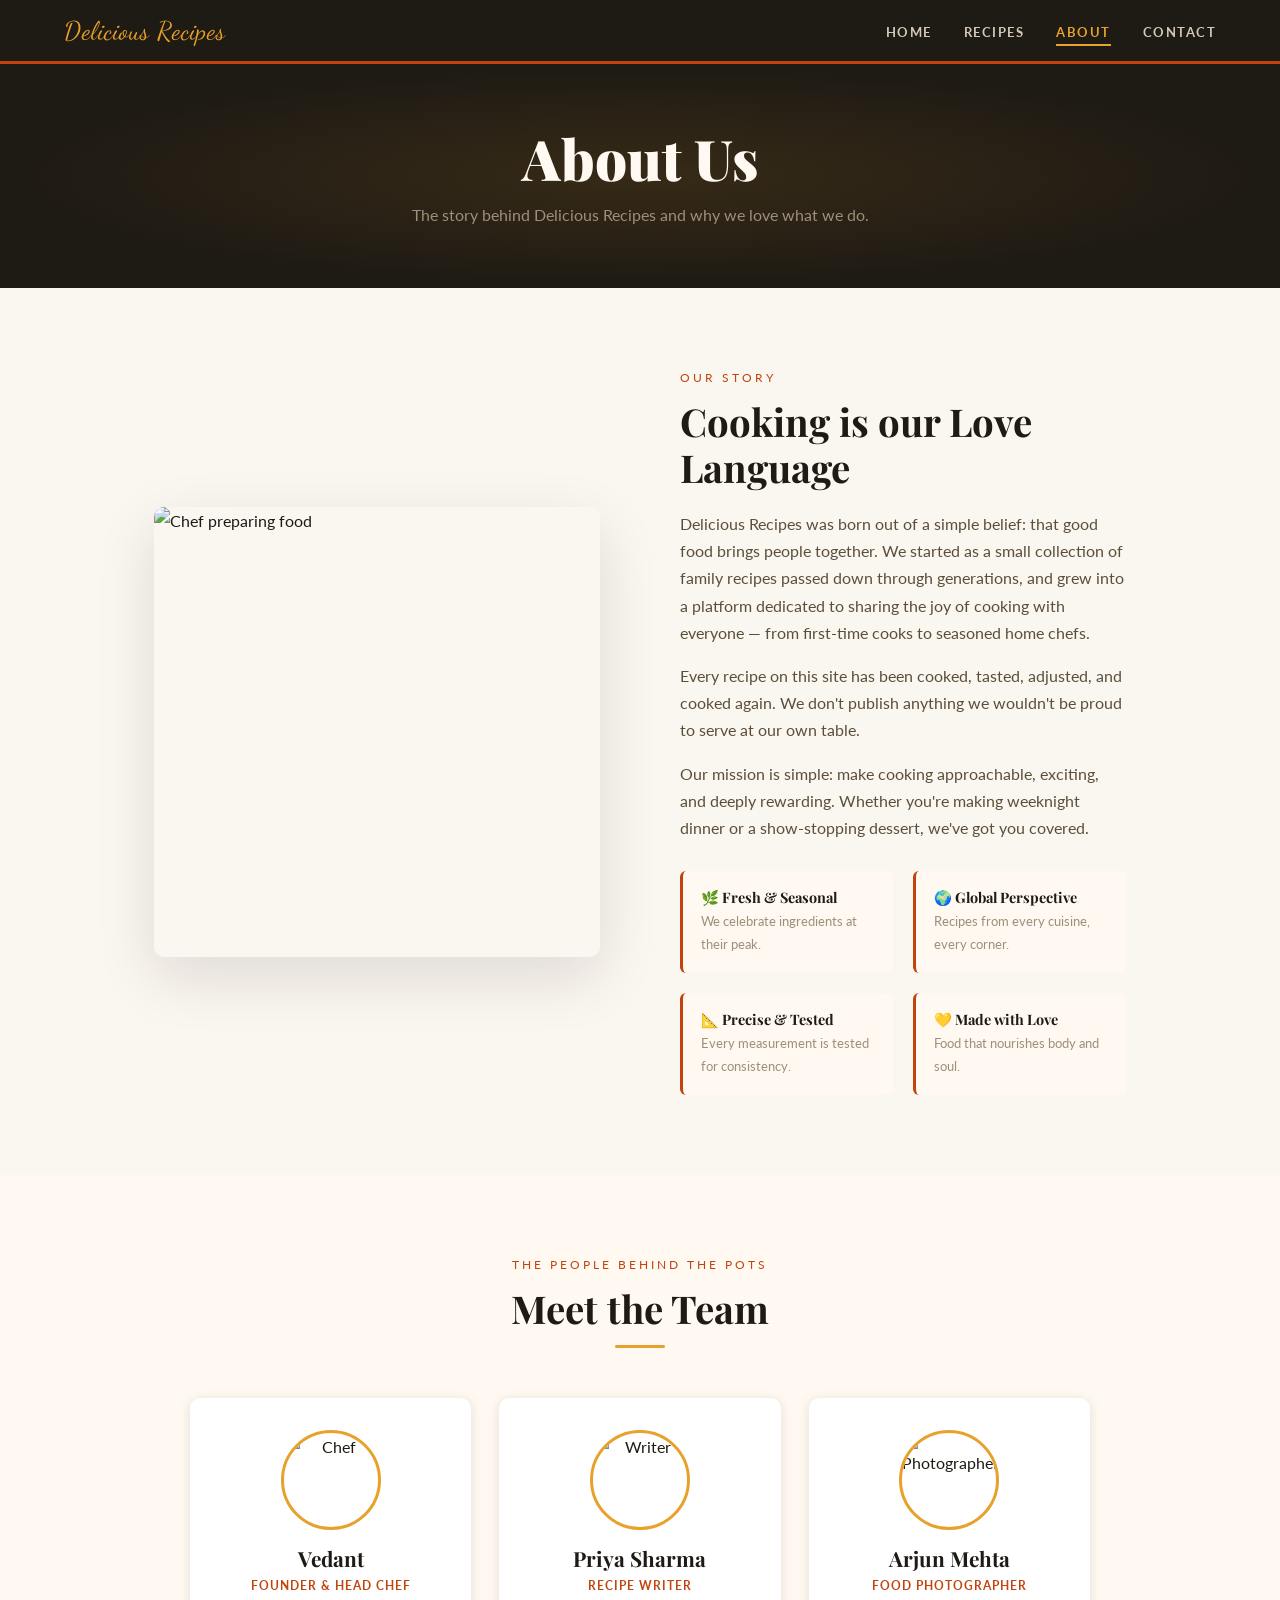
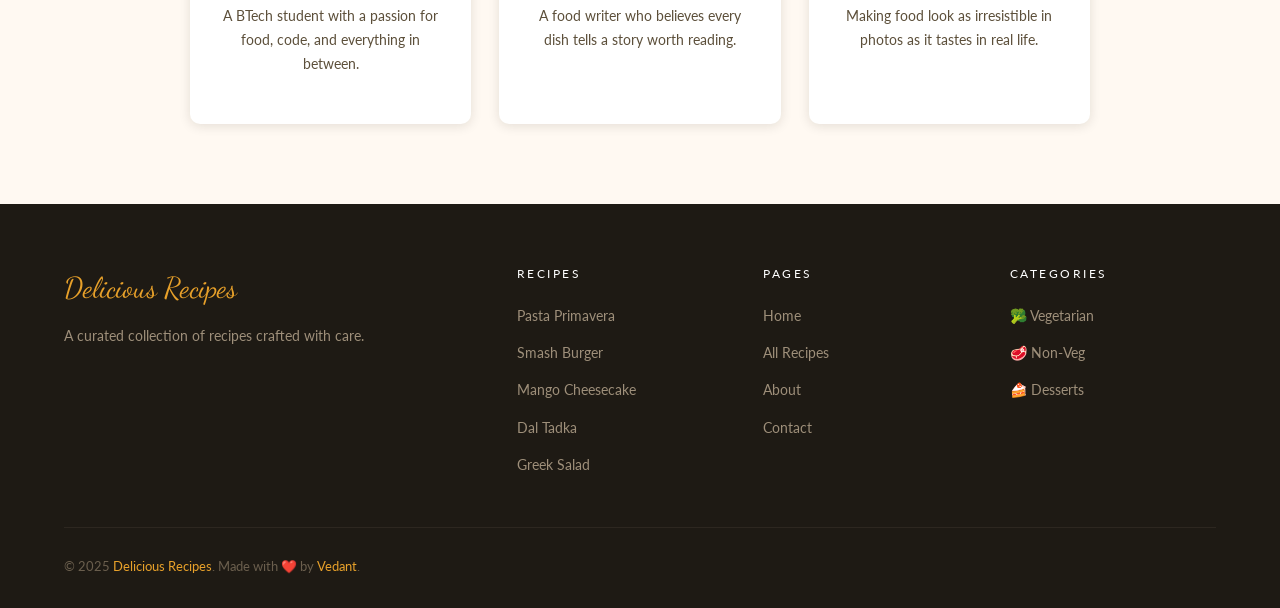
==== about.html @ f7cfa394 "Initial commit - Delicious Recipes website" ====
<!DOCTYPE html>
<html lang="en">
<head>
  <meta charset="UTF-8" />
  <meta name="viewport" content="width=device-width, initial-scale=1.0" />
  <title>About — Delicious Recipes</title>
  <link rel="stylesheet" href="css/styles.css" />
</head>
<body>

  <nav class="navbar">
    <div class="navbar__logo">Delicious Recipes</div>
    <div class="navbar__hamburger" id="hamburger"><span></span><span></span><span></span></div>
    <ul class="navbar__links" id="nav-links">
      <li><a href="index.html">Home</a></li>
      <li><a href="recipes.html">Recipes</a></li>
      <li><a href="about.html" class="active">About</a></li>
      <li><a href="contact.html">Contact</a></li>
    </ul>
  </nav>

  <div class="page-banner">
    <h1>About Us</h1>
    <p>The story behind Delicious Recipes and why we love what we do.</p>
  </div>

  <div class="about-grid">
    <div class="about-image">
      <img src="https://images.unsplash.com/photo-1556909114-f6e7ad7d3136?w=720&q=80" alt="Chef preparing food" />
    </div>
    <div class="about-text">
      <span class="section__eyebrow">Our Story</span>
      <h2>Cooking is our Love Language</h2>
      <p>Delicious Recipes was born out of a simple belief: that good food brings people together. We started as a small collection of family recipes passed down through generations, and grew into a platform dedicated to sharing the joy of cooking with everyone — from first-time cooks to seasoned home chefs.</p>
      <p>Every recipe on this site has been cooked, tasted, adjusted, and cooked again. We don't publish anything we wouldn't be proud to serve at our own table.</p>
      <p>Our mission is simple: make cooking approachable, exciting, and deeply rewarding. Whether you're making weeknight dinner or a show-stopping dessert, we've got you covered.</p>

      <div class="about-values">
        <div class="value-item">
          <h4>🌿 Fresh &amp; Seasonal</h4>
          <p>We celebrate ingredients at their peak.</p>
        </div>
        <div class="value-item">
          <h4>🌍 Global Perspective</h4>
          <p>Recipes from every cuisine, every corner.</p>
        </div>
        <div class="value-item">
          <h4>📐 Precise &amp; Tested</h4>
          <p>Every measurement is tested for consistency.</p>
        </div>
        <div class="value-item">
          <h4>💛 Made with Love</h4>
          <p>Food that nourishes body and soul.</p>
        </div>
      </div>
    </div>
  </div>

  <!-- Team Section -->
  <section class="section section--alt">
    <div class="section__header">
      <span class="section__eyebrow">The People Behind the Pots</span>
      <h2 class="section__title">Meet the Team</h2>
      <div class="section__divider"></div>
    </div>

    <div class="cards-grid" style="max-width: 900px; margin: 0 auto;">
      <div class="card" style="align-items: center; padding: 32px; text-align: center;">
        <img src="https://images.unsplash.com/photo-1583394293214-0b3b5c8fc7e6?w=200&q=80"
             alt="Chef"
             style="width:100px; height:100px; border-radius:50%; object-fit:cover; margin-bottom:16px; border: 3px solid var(--saffron);" />
        <h3 style="margin-bottom:4px;">Vedant</h3>
        <p style="font-size:0.78rem; color: var(--terracotta); font-weight:700; letter-spacing:1px; text-transform:uppercase; margin-bottom:8px;">Founder &amp; Head Chef</p>
        <p style="font-size:0.88rem;">A BTech student with a passion for food, code, and everything in between.</p>
      </div>

      <div class="card" style="align-items: center; padding: 32px; text-align: center;">
        <img src="https://images.unsplash.com/photo-1607631568010-a87245c0daf8?w=200&q=80"
             alt="Writer"
             style="width:100px; height:100px; border-radius:50%; object-fit:cover; margin-bottom:16px; border: 3px solid var(--saffron);" />
        <h3 style="margin-bottom:4px;">Priya Sharma</h3>
        <p style="font-size:0.78rem; color: var(--terracotta); font-weight:700; letter-spacing:1px; text-transform:uppercase; margin-bottom:8px;">Recipe Writer</p>
        <p style="font-size:0.88rem;">A food writer who believes every dish tells a story worth reading.</p>
      </div>

      <div class="card" style="align-items: center; padding: 32px; text-align: center;">
        <img src="https://images.unsplash.com/photo-1578774204375-826dc5d996ed?w=200&q=80"
             alt="Photographer"
             style="width:100px; height:100px; border-radius:50%; object-fit:cover; margin-bottom:16px; border: 3px solid var(--saffron);" />
        <h3 style="margin-bottom:4px;">Arjun Mehta</h3>
        <p style="font-size:0.78rem; color: var(--terracotta); font-weight:700; letter-spacing:1px; text-transform:uppercase; margin-bottom:8px;">Food Photographer</p>
        <p style="font-size:0.88rem;">Making food look as irresistible in photos as it tastes in real life.</p>
      </div>
    </div>
  </section>

  <footer class="footer">
    <div class="footer__grid">
      <div><div class="footer__brand-logo">Delicious Recipes</div><p class="footer__brand-desc">A curated collection of recipes crafted with care.</p></div>
      <div><p class="footer__col-title">Recipes</p><ul class="footer__links"><li><a href="recipe-pasta.html">Pasta Primavera</a></li><li><a href="recipe-burger.html">Smash Burger</a></li><li><a href="recipe-cheesecake.html">Mango Cheesecake</a></li><li><a href="recipe-dal.html">Dal Tadka</a></li><li><a href="recipe-salad.html">Greek Salad</a></li></ul></div>
      <div><p class="footer__col-title">Pages</p><ul class="footer__links"><li><a href="index.html">Home</a></li><li><a href="recipes.html">All Recipes</a></li><li><a href="about.html">About</a></li><li><a href="contact.html">Contact</a></li></ul></div>
      <div><p class="footer__col-title">Categories</p><ul class="footer__links"><li><a href="recipes.html">🥦 Vegetarian</a></li><li><a href="recipes.html">🥩 Non-Veg</a></li><li><a href="recipes.html">🍰 Desserts</a></li></ul></div>
    </div>
    <div class="footer__bottom">
      <p class="footer__copy">© 2025 <span>Delicious Recipes</span>. Made with ❤️ by <span>Vedant</span>.</p>
    </div>
  </footer>

  <script>
    document.getElementById('hamburger').addEventListener('click', () =>
      document.getElementById('nav-links').classList.toggle('open'));
  </script>
</body>
</html>
---- css/styles.css ----
/* ============================================
   DELICIOUS RECIPES — Global Styles
   Aesthetic: Warm editorial / cookbook magazine
   ============================================ */

@import url('https://fonts.googleapis.com/css2?family=Playfair+Display:ital,wght@0,400;0,700;0,900;1,400;1,700&family=Lato:wght@300;400;700&family=Dancing+Script:wght@600&display=swap');

/* ── CSS Variables ── */
:root {
  --cream:       #faf6f0;
  --warm-white:  #fff9f2;
  --terracotta:  #c1440e;
  --rust:        #9e3510;
  --saffron:     #e8a12a;
  --olive:       #5a6e3a;
  --dark:        #1e1a14;
  --mid:         #5c4f3a;
  --light-mid:   #9e8f7a;
  --border:      #e2d9cc;
  --shadow:      rgba(30,26,20,0.12);
  --font-display: 'Playfair Display', Georgia, serif;
  --font-body:    'Lato', sans-serif;
  --font-script:  'Dancing Script', cursive;
  --radius:       6px;
  --transition:   0.25s ease;
}

/* ── Reset & Base ── */
*, *::before, *::after { box-sizing: border-box; margin: 0; padding: 0; }

html { scroll-behavior: smooth; }

body {
  font-family: var(--font-body);
  background-color: var(--cream);
  color: var(--dark);
  line-height: 1.7;
  font-size: 16px;
}

img { max-width: 100%; display: block; }
a  { color: inherit; text-decoration: none; }
ul { list-style: none; }

/* ── Typography ── */
h1, h2, h3, h4 { font-family: var(--font-display); line-height: 1.2; }
h1 { font-size: clamp(2rem, 5vw, 3.5rem); font-weight: 900; }
h2 { font-size: clamp(1.5rem, 3vw, 2.4rem); font-weight: 700; }
h3 { font-size: 1.3rem; font-weight: 700; }
p  { color: var(--mid); margin-bottom: 1rem; }

/* ── Navbar ── */
.navbar {
  position: sticky;
  top: 0;
  z-index: 100;
  background: var(--dark);
  border-bottom: 3px solid var(--terracotta);
  display: flex;
  align-items: center;
  justify-content: space-between;
  padding: 0 5%;
  height: 64px;
}

.navbar__logo {
  font-family: var(--font-script);
  font-size: 1.6rem;
  color: var(--saffron);
  letter-spacing: 0.5px;
}

.navbar__links {
  display: flex;
  gap: 2rem;
  align-items: center;
}

.navbar__links a {
  font-family: var(--font-body);
  font-weight: 700;
  font-size: 0.8rem;
  letter-spacing: 1.5px;
  text-transform: uppercase;
  color: #d4c9b8;
  padding: 4px 0;
  border-bottom: 2px solid transparent;
  transition: color var(--transition), border-color var(--transition);
}

.navbar__links a:hover,
.navbar__links a.active {
  color: var(--saffron);
  border-bottom-color: var(--saffron);
}

/* ── Hero ── */
.hero {
  background: var(--dark);
  color: var(--warm-white);
  display: flex;
  align-items: center;
  min-height: 540px;
  padding: 60px 5%;
  gap: 5%;
  overflow: hidden;
  position: relative;
}

.hero::before {
  content: '';
  position: absolute;
  inset: 0;
  background: radial-gradient(ellipse at 70% 50%, rgba(193,68,14,0.18) 0%, transparent 65%);
}

.hero__text { flex: 1; position: relative; z-index: 1; }

.hero__tag {
  font-family: var(--font-body);
  font-size: 0.75rem;
  letter-spacing: 3px;
  text-transform: uppercase;
  color: var(--saffron);
  display: inline-block;
  margin-bottom: 1rem;
  border: 1px solid var(--saffron);
  padding: 3px 10px;
  border-radius: 2px;
}

.hero__title {
  font-family: var(--font-display);
  font-size: clamp(2.5rem, 6vw, 4.5rem);
  font-weight: 900;
  line-height: 1.05;
  margin-bottom: 1.2rem;
}

.hero__title em {
  font-style: italic;
  color: var(--saffron);
}

.hero__subtitle {
  color: #b0a496;
  font-size: 1.05rem;
  max-width: 420px;
  margin-bottom: 2rem;
}

.hero__image {
  flex: 1;
  max-width: 480px;
  position: relative;
  z-index: 1;
}

.hero__image img {
  border-radius: 8px;
  width: 100%;
  height: 380px;
  object-fit: cover;
  box-shadow: 0 20px 60px rgba(0,0,0,0.5);
}

/* ── Buttons ── */
.btn {
  display: inline-block;
  font-family: var(--font-body);
  font-weight: 700;
  font-size: 0.82rem;
  letter-spacing: 1.5px;
  text-transform: uppercase;
  padding: 13px 28px;
  border-radius: var(--radius);
  cursor: pointer;
  transition: transform var(--transition), box-shadow var(--transition), background var(--transition);
  border: 2px solid transparent;
}

.btn-primary {
  background: var(--terracotta);
  color: #fff;
  border-color: var(--terracotta);
}
.btn-primary:hover {
  background: var(--rust);
  border-color: var(--rust);
  transform: translateY(-2px);
  box-shadow: 0 8px 24px rgba(193,68,14,0.4);
}

.btn-outline {
  background: transparent;
  color: var(--terracotta);
  border-color: var(--terracotta);
}
.btn-outline:hover {
  background: var(--terracotta);
  color: #fff;
  transform: translateY(-2px);
}

/* ── Section commons ── */
.section {
  padding: 80px 5%;
}

.section--alt {
  background: var(--warm-white);
}

.section__header {
  text-align: center;
  margin-bottom: 50px;
}

.section__eyebrow {
  font-family: var(--font-body);
  font-size: 0.72rem;
  letter-spacing: 3px;
  text-transform: uppercase;
  color: var(--terracotta);
  display: block;
  margin-bottom: 10px;
}

.section__title { color: var(--dark); }

.section__divider {
  width: 50px;
  height: 3px;
  background: var(--saffron);
  margin: 14px auto 0;
  border-radius: 2px;
}

/* ── Recipe Cards Grid ── */
.cards-grid {
  display: grid;
  grid-template-columns: repeat(auto-fill, minmax(280px, 1fr));
  gap: 28px;
}

.card {
  background: #fff;
  border-radius: 10px;
  overflow: hidden;
  box-shadow: 0 2px 12px var(--shadow);
  transition: transform var(--transition), box-shadow var(--transition);
  display: flex;
  flex-direction: column;
}

.card:hover {
  transform: translateY(-6px);
  box-shadow: 0 12px 36px rgba(30,26,20,0.18);
}

.card__image-wrap {
  position: relative;
  height: 200px;
  overflow: hidden;
}

.card__image-wrap img {
  width: 100%;
  height: 100%;
  object-fit: cover;
  transition: transform 0.4s ease;
}

.card:hover .card__image-wrap img {
  transform: scale(1.05);
}

.card__badge {
  position: absolute;
  top: 12px;
  right: 12px;
  font-size: 0.68rem;
  font-weight: 700;
  letter-spacing: 1px;
  text-transform: uppercase;
  padding: 4px 10px;
  border-radius: 20px;
  color: #fff;
}

.badge-easy   { background: var(--olive); }
.badge-medium { background: var(--saffron); color: var(--dark); }
.badge-hard   { background: var(--terracotta); }

.card__body {
  padding: 20px 22px 24px;
  flex: 1;
  display: flex;
  flex-direction: column;
}

.card__category {
  font-size: 0.7rem;
  font-weight: 700;
  letter-spacing: 2px;
  text-transform: uppercase;
  color: var(--terracotta);
  margin-bottom: 8px;
}

.card__title {
  font-family: var(--font-display);
  font-size: 1.2rem;
  font-weight: 700;
  color: var(--dark);
  margin-bottom: 10px;
}

.card__meta {
  display: flex;
  gap: 16px;
  margin-bottom: 16px;
  font-size: 0.82rem;
  color: var(--light-mid);
}

.card__meta span::before {
  margin-right: 4px;
}

.card__link {
  margin-top: auto;
}

/* ── Category Filters ── */
.categories {
  display: flex;
  gap: 10px;
  flex-wrap: wrap;
  justify-content: center;
  margin-bottom: 40px;
}

.cat-btn {
  font-family: var(--font-body);
  font-size: 0.78rem;
  font-weight: 700;
  letter-spacing: 1.2px;
  text-transform: uppercase;
  padding: 8px 20px;
  border-radius: 30px;
  border: 2px solid var(--border);
  background: transparent;
  color: var(--mid);
  cursor: pointer;
  transition: all var(--transition);
}

.cat-btn:hover,
.cat-btn.active {
  background: var(--terracotta);
  border-color: var(--terracotta);
  color: #fff;
}

/* ── Search Bar (UI only) ── */
.search-bar {
  max-width: 500px;
  margin: 0 auto 50px;
  position: relative;
}

.search-bar input {
  width: 100%;
  padding: 14px 50px 14px 20px;
  border: 2px solid var(--border);
  border-radius: 40px;
  font-family: var(--font-body);
  font-size: 0.95rem;
  background: #fff;
  color: var(--dark);
  outline: none;
  transition: border-color var(--transition), box-shadow var(--transition);
}

.search-bar input:focus {
  border-color: var(--terracotta);
  box-shadow: 0 0 0 3px rgba(193,68,14,0.12);
}

.search-bar input::placeholder { color: var(--light-mid); }

.search-bar__icon {
  position: absolute;
  right: 18px;
  top: 50%;
  transform: translateY(-50%);
  font-size: 1.1rem;
  color: var(--light-mid);
  pointer-events: none;
}

/* ── Stats Band ── */
.stats-band {
  background: var(--terracotta);
  padding: 40px 5%;
}

.stats-grid {
  display: grid;
  grid-template-columns: repeat(auto-fit, minmax(150px, 1fr));
  gap: 20px;
  text-align: center;
  max-width: 800px;
  margin: 0 auto;
}

.stat__number {
  font-family: var(--font-display);
  font-size: 2.5rem;
  font-weight: 900;
  color: #fff;
  display: block;
}

.stat__label {
  font-size: 0.78rem;
  letter-spacing: 2px;
  text-transform: uppercase;
  color: rgba(255,255,255,0.75);
}

/* ── Recipe Page Layout ── */
.recipe-hero {
  background: var(--dark);
  padding: 60px 5% 50px;
  color: var(--warm-white);
  position: relative;
  overflow: hidden;
}

.recipe-hero::after {
  content: '';
  position: absolute;
  bottom: 0; left: 0; right: 0;
  height: 4px;
  background: linear-gradient(90deg, var(--terracotta), var(--saffron), var(--olive));
}

.recipe-hero__inner {
  max-width: 1100px;
  margin: 0 auto;
  display: grid;
  grid-template-columns: 1fr 1fr;
  gap: 60px;
  align-items: center;
}

.recipe-hero__breadcrumb {
  font-size: 0.78rem;
  color: var(--light-mid);
  margin-bottom: 16px;
}

.recipe-hero__breadcrumb a {
  color: var(--saffron);
}

.recipe-hero__breadcrumb a:hover { text-decoration: underline; }

.recipe-hero__category {
  font-size: 0.72rem;
  font-weight: 700;
  letter-spacing: 3px;
  text-transform: uppercase;
  color: var(--saffron);
  margin-bottom: 10px;
  display: block;
}

.recipe-hero__title {
  font-size: clamp(2rem, 4vw, 3rem);
  font-weight: 900;
  margin-bottom: 16px;
  line-height: 1.1;
}

.recipe-hero__desc {
  color: #b0a496;
  font-size: 1rem;
  margin-bottom: 28px;
  max-width: 480px;
}

.recipe-meta-pills {
  display: flex;
  flex-wrap: wrap;
  gap: 10px;
}

.meta-pill {
  display: flex;
  align-items: center;
  gap: 6px;
  background: rgba(255,255,255,0.08);
  border: 1px solid rgba(255,255,255,0.15);
  border-radius: 30px;
  padding: 6px 16px;
  font-size: 0.82rem;
  color: #d4c9b8;
}

.meta-pill strong { color: #fff; }

.recipe-hero__image img {
  width: 100%;
  height: 380px;
  object-fit: cover;
  border-radius: 10px;
  box-shadow: 0 20px 60px rgba(0,0,0,0.5);
}

/* ── Recipe Content ── */
.recipe-content {
  max-width: 1100px;
  margin: 0 auto;
  padding: 60px 5%;
  display: grid;
  grid-template-columns: 1fr 2fr;
  gap: 60px;
  align-items: start;
}

.recipe-sidebar {
  position: sticky;
  top: 80px;
}

.sidebar-card {
  background: #fff;
  border-radius: 10px;
  padding: 28px;
  box-shadow: 0 2px 12px var(--shadow);
  margin-bottom: 24px;
}

.sidebar-card h3 {
  font-size: 1rem;
  text-transform: uppercase;
  letter-spacing: 2px;
  color: var(--terracotta);
  margin-bottom: 18px;
  padding-bottom: 12px;
  border-bottom: 2px solid var(--border);
}

.ingredients-list li {
  display: flex;
  align-items: flex-start;
  gap: 10px;
  padding: 8px 0;
  border-bottom: 1px solid var(--border);
  font-size: 0.9rem;
  color: var(--mid);
}

.ingredients-list li:last-child { border-bottom: none; }

.ingredients-list li::before {
  content: '●';
  color: var(--terracotta);
  font-size: 0.6rem;
  margin-top: 6px;
  flex-shrink: 0;
}

/* ── Steps ── */
.steps-list { counter-reset: steps; }

.step {
  display: grid;
  grid-template-columns: 48px 1fr;
  gap: 20px;
  margin-bottom: 32px;
  align-items: start;
}

.step__number {
  width: 48px;
  height: 48px;
  background: var(--terracotta);
  color: #fff;
  font-family: var(--font-display);
  font-size: 1.2rem;
  font-weight: 700;
  display: flex;
  align-items: center;
  justify-content: center;
  border-radius: 50%;
  flex-shrink: 0;
}

.step__content h4 {
  font-size: 1rem;
  color: var(--dark);
  margin-bottom: 6px;
}

.step__content p {
  font-size: 0.92rem;
  margin-bottom: 0;
}

/* ── About Page ── */
.about-grid {
  display: grid;
  grid-template-columns: 1fr 1fr;
  gap: 80px;
  align-items: center;
  max-width: 1100px;
  margin: 0 auto;
  padding: 80px 5%;
}

.about-image img {
  border-radius: 10px;
  width: 100%;
  height: 450px;
  object-fit: cover;
  box-shadow: 0 20px 60px var(--shadow);
}

.about-text .section__eyebrow { text-align: left; display: block; margin-bottom: 10px; }
.about-text h2 { margin-bottom: 20px; }

.about-values {
  display: grid;
  grid-template-columns: 1fr 1fr;
  gap: 20px;
  margin-top: 30px;
}

.value-item {
  background: var(--warm-white);
  padding: 18px;
  border-radius: var(--radius);
  border-left: 3px solid var(--terracotta);
}

.value-item h4 {
  font-size: 0.9rem;
  color: var(--dark);
  margin-bottom: 4px;
}

.value-item p {
  font-size: 0.82rem;
  margin-bottom: 0;
  color: var(--light-mid);
}

/* ── Contact Page ── */
.contact-layout {
  max-width: 1100px;
  margin: 0 auto;
  padding: 80px 5%;
  display: grid;
  grid-template-columns: 1fr 1.4fr;
  gap: 80px;
  align-items: start;
}

.contact-info h2 { margin-bottom: 16px; }
.contact-info p  { margin-bottom: 28px; }

.contact-detail {
  display: flex;
  align-items: flex-start;
  gap: 14px;
  margin-bottom: 20px;
}

.contact-detail__icon {
  width: 42px;
  height: 42px;
  background: rgba(193,68,14,0.1);
  border-radius: var(--radius);
  display: flex;
  align-items: center;
  justify-content: center;
  font-size: 1.1rem;
  flex-shrink: 0;
}

.contact-detail__text strong { display: block; font-size: 0.85rem; color: var(--dark); }
.contact-detail__text span  { font-size: 0.85rem; color: var(--light-mid); }

.contact-form-card {
  background: #fff;
  border-radius: 12px;
  padding: 40px;
  box-shadow: 0 4px 24px var(--shadow);
}

.form-group {
  margin-bottom: 20px;
}

.form-group label {
  display: block;
  font-size: 0.8rem;
  font-weight: 700;
  letter-spacing: 1px;
  text-transform: uppercase;
  color: var(--mid);
  margin-bottom: 8px;
}

.form-group input,
.form-group textarea,
.form-group select {
  width: 100%;
  padding: 12px 16px;
  border: 2px solid var(--border);
  border-radius: var(--radius);
  font-family: var(--font-body);
  font-size: 0.92rem;
  background: var(--cream);
  color: var(--dark);
  outline: none;
  transition: border-color var(--transition), box-shadow var(--transition);
}

.form-group input:focus,
.form-group textarea:focus,
.form-group select:focus {
  border-color: var(--terracotta);
  box-shadow: 0 0 0 3px rgba(193,68,14,0.1);
}

.form-group textarea { resize: vertical; min-height: 120px; }

/* ── Footer ── */
.footer {
  background: var(--dark);
  color: #d4c9b8;
  padding: 60px 5% 30px;
}

.footer__grid {
  display: grid;
  grid-template-columns: 2fr 1fr 1fr 1fr;
  gap: 40px;
  margin-bottom: 50px;
}

.footer__brand-logo {
  font-family: var(--font-script);
  font-size: 1.8rem;
  color: var(--saffron);
  margin-bottom: 12px;
}

.footer__brand-desc {
  font-size: 0.85rem;
  color: #9e8f7a;
  line-height: 1.7;
  margin-bottom: 0;
}

.footer__col-title {
  font-family: var(--font-body);
  font-size: 0.72rem;
  letter-spacing: 2.5px;
  text-transform: uppercase;
  color: #fff;
  margin-bottom: 18px;
}

.footer__links li + li { margin-top: 10px; }

.footer__links a {
  font-size: 0.875rem;
  color: #9e8f7a;
  transition: color var(--transition);
}

.footer__links a:hover { color: var(--saffron); }

.footer__bottom {
  border-top: 1px solid #2d2720;
  padding-top: 28px;
  display: flex;
  align-items: center;
  justify-content: space-between;
  flex-wrap: wrap;
  gap: 10px;
}

.footer__copy {
  font-size: 0.8rem;
  color: #6b5f4e;
  margin-bottom: 0;
}

.footer__copy span { color: var(--saffron); }

/* ── Page Banner ── */
.page-banner {
  background: var(--dark);
  padding: 60px 5%;
  text-align: center;
  color: var(--warm-white);
  position: relative;
  overflow: hidden;
}

.page-banner::before {
  content: '';
  position: absolute;
  inset: 0;
  background: radial-gradient(ellipse at 50% 50%, rgba(232,161,42,0.12) 0%, transparent 70%);
}

.page-banner h1 { position: relative; z-index: 1; margin-bottom: 10px; }
.page-banner p  { position: relative; z-index: 1; color: #9e8f7a; margin-bottom: 0; }

/* ── Animations ── */
@keyframes fadeUp {
  from { opacity: 0; transform: translateY(24px); }
  to   { opacity: 1; transform: translateY(0); }
}

.fade-up { animation: fadeUp 0.6s ease both; }
.delay-1 { animation-delay: 0.1s; }
.delay-2 { animation-delay: 0.2s; }
.delay-3 { animation-delay: 0.3s; }
.delay-4 { animation-delay: 0.4s; }

@keyframes shimmer {
  0%, 100% { opacity: 1; }
  50%       { opacity: 0.6; }
}

/* ── Mobile Hamburger placeholder ── */
.navbar__hamburger {
  display: none;
  flex-direction: column;
  gap: 5px;
  cursor: pointer;
}

.navbar__hamburger span {
  display: block;
  width: 24px;
  height: 2px;
  background: #d4c9b8;
  border-radius: 2px;
  transition: all var(--transition);
}

/* ── Responsive ── */
@media (max-width: 900px) {
  .hero {
    flex-direction: column;
    text-align: center;
    min-height: auto;
    padding: 50px 5%;
  }
  .hero__image { max-width: 100%; }
  .hero__subtitle { margin: 0 auto 2rem; }

  .recipe-hero__inner { grid-template-columns: 1fr; gap: 30px; }
  .recipe-hero__image { order: -1; }
  .recipe-hero__image img { height: 260px; }

  .recipe-content { grid-template-columns: 1fr; }
  .recipe-sidebar { position: static; }

  .about-grid { grid-template-columns: 1fr; gap: 40px; }
  .contact-layout { grid-template-columns: 1fr; gap: 40px; }

  .footer__grid { grid-template-columns: 1fr 1fr; }
}

@media (max-width: 640px) {
  .navbar__links {
    display: none;
    position: absolute;
    top: 64px;
    left: 0; right: 0;
    background: var(--dark);
    flex-direction: column;
    padding: 24px 5%;
    gap: 20px;
    border-bottom: 3px solid var(--terracotta);
  }

  .navbar__links.open { display: flex; }

  .navbar__hamburger { display: flex; }

  .footer__grid { grid-template-columns: 1fr; }

  .about-values { grid-template-columns: 1fr; }

  .cards-grid { grid-template-columns: 1fr; }

  .stats-grid { grid-template-columns: repeat(2, 1fr); }

  .footer__bottom { flex-direction: column; text-align: center; }
}
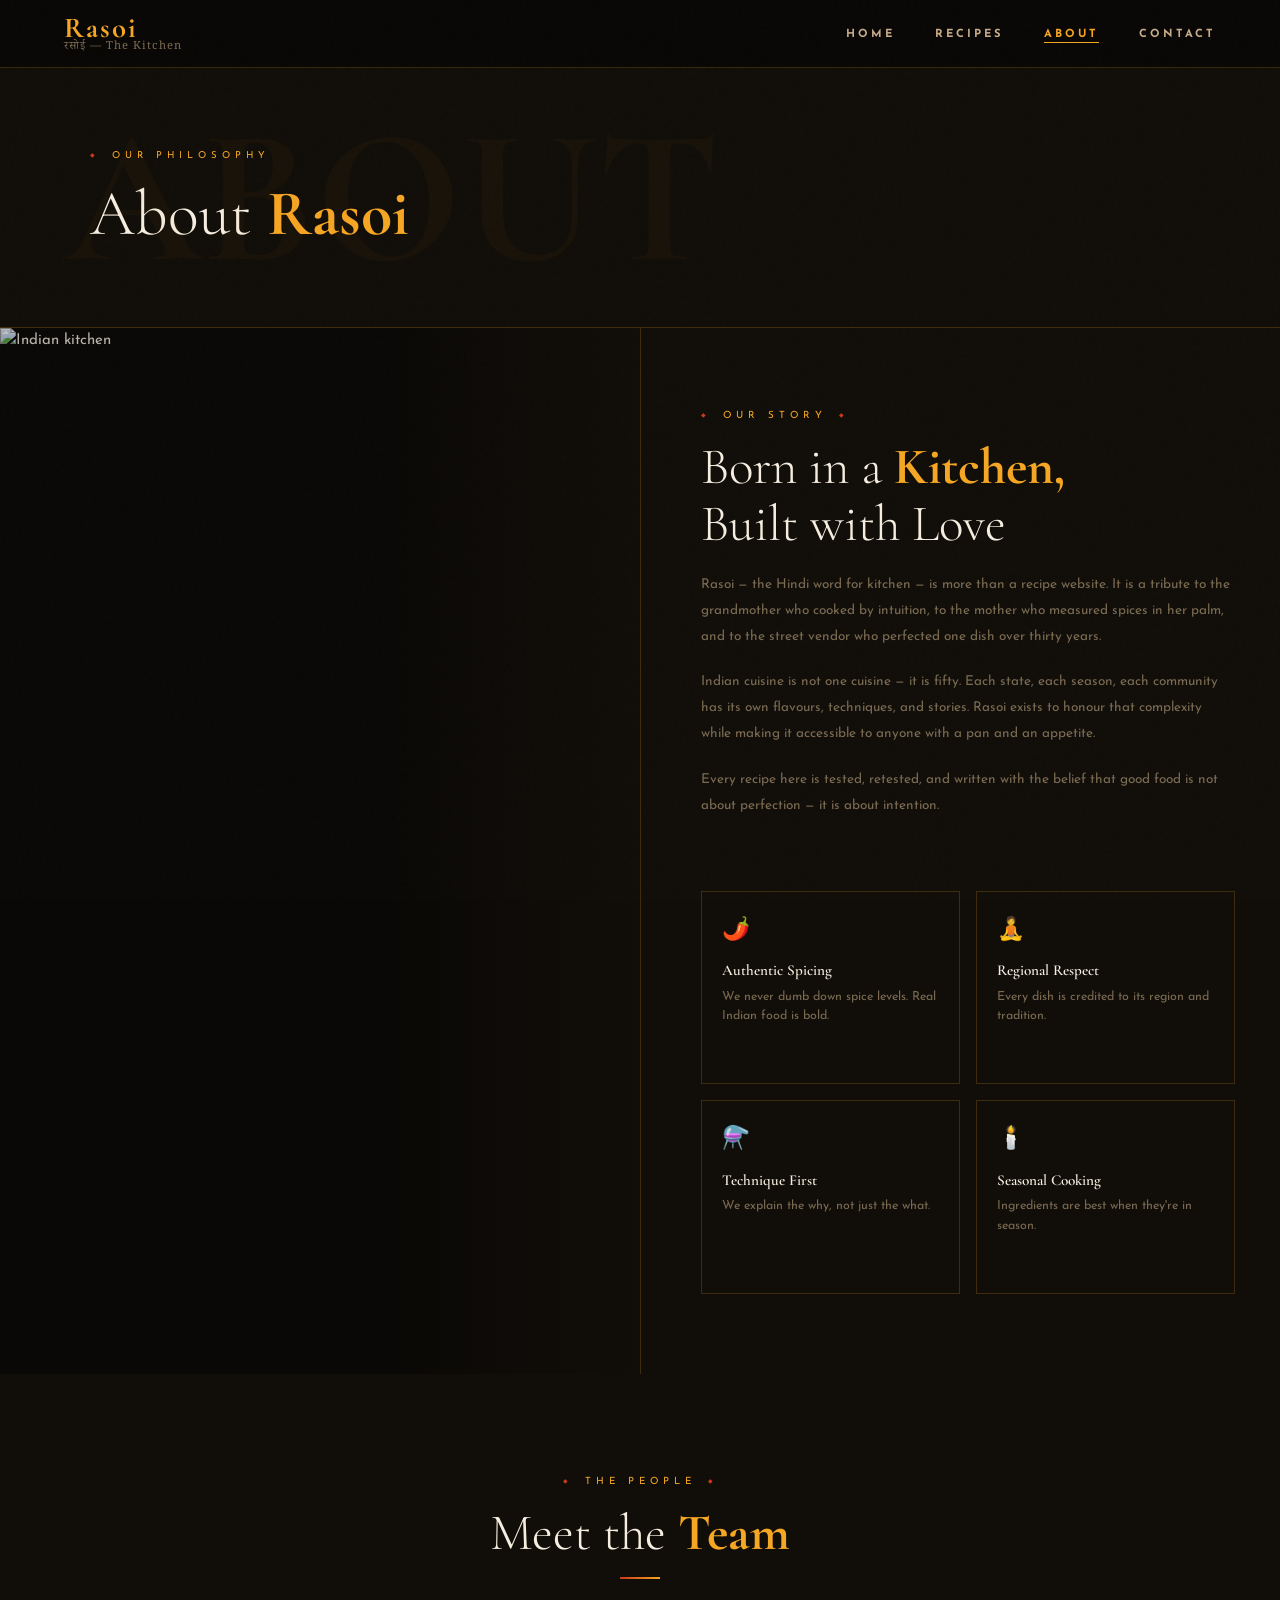
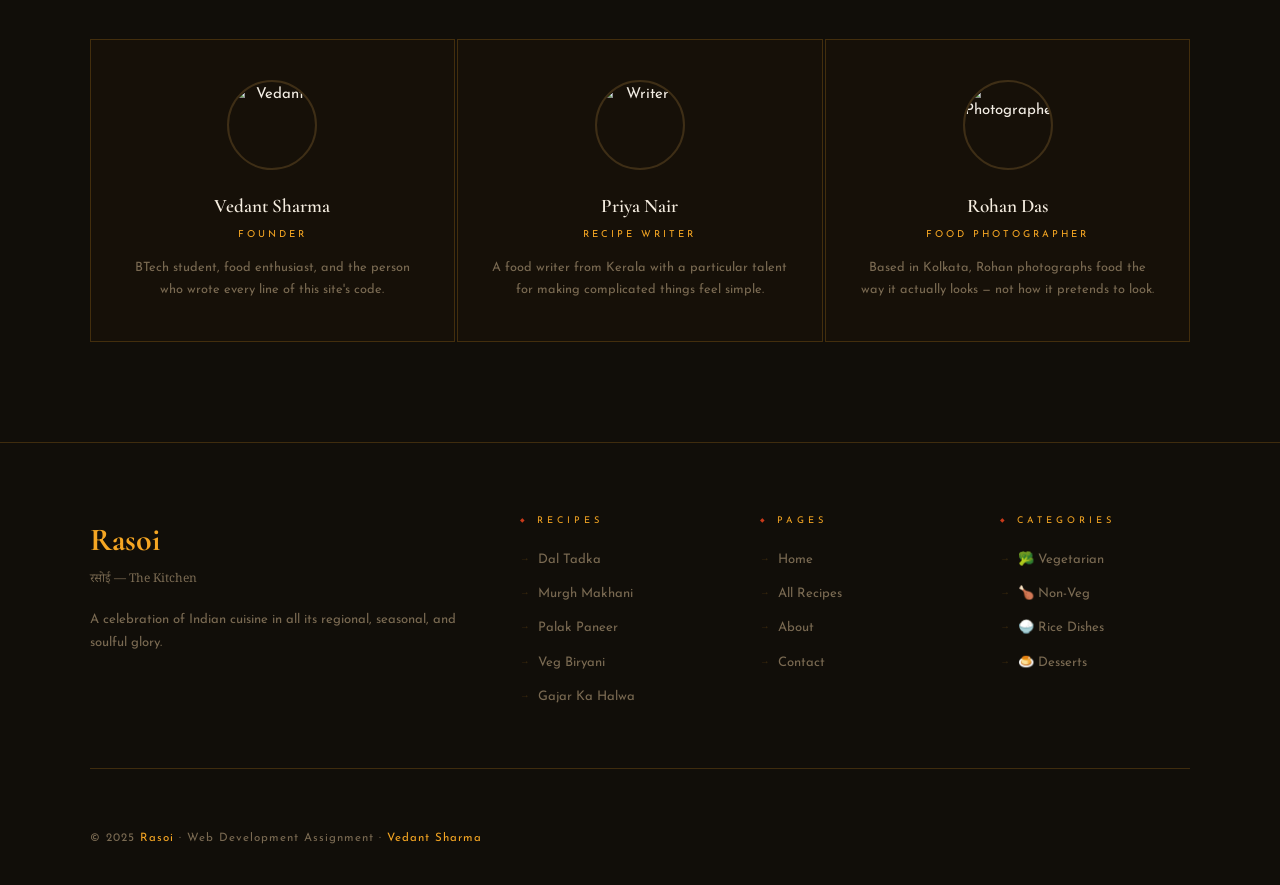
==== commit 10f83e48: "Complete redesign - Rasoi Indian Recipes" ====
--- a/about.html
+++ b/about.html
@@ -3,112 +3,98 @@
 <head>
   <meta charset="UTF-8" />
   <meta name="viewport" content="width=device-width, initial-scale=1.0" />
-  <title>About — Delicious Recipes</title>
+  <title>About — Rasoi</title>
   <link rel="stylesheet" href="css/styles.css" />
 </head>
 <body>
-
   <nav class="navbar">
-    <div class="navbar__logo">Delicious Recipes</div>
+    <div class="navbar__logo"><span class="navbar__logo-main">Rasoi</span><span class="navbar__logo-sub">रसोई — The Kitchen</span></div>
     <div class="navbar__hamburger" id="hamburger"><span></span><span></span><span></span></div>
     <ul class="navbar__links" id="nav-links">
-      <li><a href="index.html">Home</a></li>
-      <li><a href="recipes.html">Recipes</a></li>
-      <li><a href="about.html" class="active">About</a></li>
-      <li><a href="contact.html">Contact</a></li>
+      <li><a href="index.html">Home</a></li><li><a href="recipes.html">Recipes</a></li><li><a href="about.html" class="active">About</a></li><li><a href="contact.html">Contact</a></li>
     </ul>
   </nav>
 
-  <div class="page-banner">
-    <h1>About Us</h1>
-    <p>The story behind Delicious Recipes and why we love what we do.</p>
+  <div class="page-banner" data-text="ABOUT">
+    <div class="page-banner__kicker">Our Philosophy</div>
+    <h1 class="page-banner__title">About <strong>Rasoi</strong></h1>
   </div>
 
-  <div class="about-grid">
+  <!-- Split section -->
+  <div class="about-split">
     <div class="about-image">
-      <img src="https://images.unsplash.com/photo-1556909114-f6e7ad7d3136?w=720&q=80" alt="Chef preparing food" />
+      <img src="https://images.unsplash.com/photo-1556909114-f6e7ad7d3136?w=800&q=80" alt="Indian kitchen" />
     </div>
     <div class="about-text">
-      <span class="section__eyebrow">Our Story</span>
-      <h2>Cooking is our Love Language</h2>
-      <p>Delicious Recipes was born out of a simple belief: that good food brings people together. We started as a small collection of family recipes passed down through generations, and grew into a platform dedicated to sharing the joy of cooking with everyone — from first-time cooks to seasoned home chefs.</p>
-      <p>Every recipe on this site has been cooked, tasted, adjusted, and cooked again. We don't publish anything we wouldn't be proud to serve at our own table.</p>
-      <p>Our mission is simple: make cooking approachable, exciting, and deeply rewarding. Whether you're making weeknight dinner or a show-stopping dessert, we've got you covered.</p>
+      <div class="section__kicker" style="margin-bottom:14px;">Our Story</div>
+      <h2 class="section__title" style="margin-bottom:20px;">Born in a <strong>Kitchen,</strong><br>Built with Love</h2>
+      <p>Rasoi — the Hindi word for kitchen — is more than a recipe website. It is a tribute to the grandmother who cooked by intuition, to the mother who measured spices in her palm, and to the street vendor who perfected one dish over thirty years.</p>
+      <p>Indian cuisine is not one cuisine — it is fifty. Each state, each season, each community has its own flavours, techniques, and stories. Rasoi exists to honour that complexity while making it accessible to anyone with a pan and an appetite.</p>
+      <p>Every recipe here is tested, retested, and written with the belief that good food is not about perfection — it is about intention.</p>
 
-      <div class="about-values">
-        <div class="value-item">
-          <h4>🌿 Fresh &amp; Seasonal</h4>
-          <p>We celebrate ingredients at their peak.</p>
+      <div class="values-grid">
+        <div class="val-item">
+          <span class="val-item__icon">🌶️</span>
+          <h4>Authentic Spicing</h4>
+          <p>We never dumb down spice levels. Real Indian food is bold.</p>
         </div>
-        <div class="value-item">
-          <h4>🌍 Global Perspective</h4>
-          <p>Recipes from every cuisine, every corner.</p>
+        <div class="val-item">
+          <span class="val-item__icon">🧘</span>
+          <h4>Regional Respect</h4>
+          <p>Every dish is credited to its region and tradition.</p>
         </div>
-        <div class="value-item">
-          <h4>📐 Precise &amp; Tested</h4>
-          <p>Every measurement is tested for consistency.</p>
+        <div class="val-item">
+          <span class="val-item__icon">⚗️</span>
+          <h4>Technique First</h4>
+          <p>We explain the why, not just the what.</p>
         </div>
-        <div class="value-item">
-          <h4>💛 Made with Love</h4>
-          <p>Food that nourishes body and soul.</p>
+        <div class="val-item">
+          <span class="val-item__icon">🕯️</span>
+          <h4>Seasonal Cooking</h4>
+          <p>Ingredients are best when they're in season.</p>
         </div>
       </div>
     </div>
   </div>
 
-  <!-- Team Section -->
-  <section class="section section--alt">
-    <div class="section__header">
-      <span class="section__eyebrow">The People Behind the Pots</span>
-      <h2 class="section__title">Meet the Team</h2>
-      <div class="section__divider"></div>
+  <!-- Team -->
+  <section class="section section--dark">
+    <div class="section__header section__header--center">
+      <div class="section__kicker">The People</div>
+      <h2 class="section__title">Meet the <strong>Team</strong></h2>
+      <div class="section__rule"></div>
     </div>
-
-    <div class="cards-grid" style="max-width: 900px; margin: 0 auto;">
-      <div class="card" style="align-items: center; padding: 32px; text-align: center;">
-        <img src="https://images.unsplash.com/photo-1583394293214-0b3b5c8fc7e6?w=200&q=80"
-             alt="Chef"
-             style="width:100px; height:100px; border-radius:50%; object-fit:cover; margin-bottom:16px; border: 3px solid var(--saffron);" />
-        <h3 style="margin-bottom:4px;">Vedant</h3>
-        <p style="font-size:0.78rem; color: var(--terracotta); font-weight:700; letter-spacing:1px; text-transform:uppercase; margin-bottom:8px;">Founder &amp; Head Chef</p>
-        <p style="font-size:0.88rem;">A BTech student with a passion for food, code, and everything in between.</p>
+    <div class="team-grid">
+      <div class="team-card">
+        <img src="https://images.unsplash.com/photo-1583394293214-0b3b5c8fc7e6?w=200&q=80" alt="Vedant" />
+        <h3>Vedant Sharma</h3>
+        <span class="team-card__role">Founder</span>
+        <p>BTech student, food enthusiast, and the person who wrote every line of this site's code.</p>
       </div>
-
-      <div class="card" style="align-items: center; padding: 32px; text-align: center;">
-        <img src="https://images.unsplash.com/photo-1607631568010-a87245c0daf8?w=200&q=80"
-             alt="Writer"
-             style="width:100px; height:100px; border-radius:50%; object-fit:cover; margin-bottom:16px; border: 3px solid var(--saffron);" />
-        <h3 style="margin-bottom:4px;">Priya Sharma</h3>
-        <p style="font-size:0.78rem; color: var(--terracotta); font-weight:700; letter-spacing:1px; text-transform:uppercase; margin-bottom:8px;">Recipe Writer</p>
-        <p style="font-size:0.88rem;">A food writer who believes every dish tells a story worth reading.</p>
+      <div class="team-card">
+        <img src="https://images.unsplash.com/photo-1607631568010-a87245c0daf8?w=200&q=80" alt="Writer" />
+        <h3>Priya Nair</h3>
+        <span class="team-card__role">Recipe Writer</span>
+        <p>A food writer from Kerala with a particular talent for making complicated things feel simple.</p>
       </div>
-
-      <div class="card" style="align-items: center; padding: 32px; text-align: center;">
-        <img src="https://images.unsplash.com/photo-1578774204375-826dc5d996ed?w=200&q=80"
-             alt="Photographer"
-             style="width:100px; height:100px; border-radius:50%; object-fit:cover; margin-bottom:16px; border: 3px solid var(--saffron);" />
-        <h3 style="margin-bottom:4px;">Arjun Mehta</h3>
-        <p style="font-size:0.78rem; color: var(--terracotta); font-weight:700; letter-spacing:1px; text-transform:uppercase; margin-bottom:8px;">Food Photographer</p>
-        <p style="font-size:0.88rem;">Making food look as irresistible in photos as it tastes in real life.</p>
+      <div class="team-card">
+        <img src="https://images.unsplash.com/photo-1578774204375-826dc5d996ed?w=200&q=80" alt="Photographer" />
+        <h3>Rohan Das</h3>
+        <span class="team-card__role">Food Photographer</span>
+        <p>Based in Kolkata, Rohan photographs food the way it actually looks — not how it pretends to look.</p>
       </div>
     </div>
   </section>
 
   <footer class="footer">
-    <div class="footer__grid">
-      <div><div class="footer__brand-logo">Delicious Recipes</div><p class="footer__brand-desc">A curated collection of recipes crafted with care.</p></div>
-      <div><p class="footer__col-title">Recipes</p><ul class="footer__links"><li><a href="recipe-pasta.html">Pasta Primavera</a></li><li><a href="recipe-burger.html">Smash Burger</a></li><li><a href="recipe-cheesecake.html">Mango Cheesecake</a></li><li><a href="recipe-dal.html">Dal Tadka</a></li><li><a href="recipe-salad.html">Greek Salad</a></li></ul></div>
+    <div class="footer__top">
+      <div><span class="footer__logo">Rasoi</span><span class="footer__logo-deva">रसोई — The Kitchen</span><p class="footer__tagline">A celebration of Indian cuisine in all its regional, seasonal, and soulful glory.</p></div>
+      <div><p class="footer__col-title">Recipes</p><ul class="footer__links"><li><a href="recipe-dal.html">Dal Tadka</a></li><li><a href="recipe-butter-chicken.html">Murgh Makhani</a></li><li><a href="recipe-palak.html">Palak Paneer</a></li><li><a href="recipe-biryani.html">Veg Biryani</a></li><li><a href="recipe-halwa.html">Gajar Ka Halwa</a></li></ul></div>
       <div><p class="footer__col-title">Pages</p><ul class="footer__links"><li><a href="index.html">Home</a></li><li><a href="recipes.html">All Recipes</a></li><li><a href="about.html">About</a></li><li><a href="contact.html">Contact</a></li></ul></div>
-      <div><p class="footer__col-title">Categories</p><ul class="footer__links"><li><a href="recipes.html">🥦 Vegetarian</a></li><li><a href="recipes.html">🥩 Non-Veg</a></li><li><a href="recipes.html">🍰 Desserts</a></li></ul></div>
+      <div><p class="footer__col-title">Categories</p><ul class="footer__links"><li><a href="recipes.html">🥦 Vegetarian</a></li><li><a href="recipes.html">🍗 Non-Veg</a></li><li><a href="recipes.html">🍚 Rice Dishes</a></li><li><a href="recipes.html">🍮 Desserts</a></li></ul></div>
     </div>
-    <div class="footer__bottom">
-      <p class="footer__copy">© 2025 <span>Delicious Recipes</span>. Made with ❤️ by <span>Vedant</span>.</p>
-    </div>
+    <div class="footer__bottom"><p class="footer__copy">© 2025 <span>Rasoi</span> · Web Development Assignment · <span>Vedant Sharma</span></p></div>
   </footer>
-
-  <script>
-    document.getElementById('hamburger').addEventListener('click', () =>
-      document.getElementById('nav-links').classList.toggle('open'));
-  </script>
+  <script>document.getElementById('hamburger').addEventListener('click', () => document.getElementById('nav-links').classList.toggle('open'));</script>
 </body>
 </html>
--- a/css/styles.css
+++ b/css/styles.css
@@ -1,912 +1,1384 @@
-/* ============================================
-   DELICIOUS RECIPES — Global Styles
-   Aesthetic: Warm editorial / cookbook magazine
-   ============================================ */
-
-@import url('https://fonts.googleapis.com/css2?family=Playfair+Display:ital,wght@0,400;0,700;0,900;1,400;1,700&family=Lato:wght@300;400;700&family=Dancing+Script:wght@600&display=swap');
-
-/* ── CSS Variables ── */
+/* ============================================================
+   RASOI — Indian Recipe Website
+   Aesthetic: Luxury Spice Market · Dark · Maximalist Editorial
+   ============================================================ */
+
+@import url('https://fonts.googleapis.com/css2?family=Cormorant+Garamond:ital,wght@0,300;0,600;0,700;1,300;1,600&family=Josefin+Sans:wght@300;400;700&family=Noto+Serif+Devanagari:wght@400;700&display=swap');
+
+/* ── Variables ── */
 :root {
-  --cream:       #faf6f0;
-  --warm-white:  #fff9f2;
-  --terracotta:  #c1440e;
-  --rust:        #9e3510;
-  --saffron:     #e8a12a;
-  --olive:       #5a6e3a;
-  --dark:        #1e1a14;
-  --mid:         #5c4f3a;
-  --light-mid:   #9e8f7a;
-  --border:      #e2d9cc;
-  --shadow:      rgba(30,26,20,0.12);
-  --font-display: 'Playfair Display', Georgia, serif;
-  --font-body:    'Lato', sans-serif;
-  --font-script:  'Dancing Script', cursive;
-  --radius:       6px;
-  --transition:   0.25s ease;
-}
-
-/* ── Reset & Base ── */
+  --ink:        #0a0806;
+  --deep:       #110e09;
+  --card-bg:    #161008;
+  --saffron:    #f5a623;
+  --turmeric:   #e8890c;
+  --vermillion: #c93a1a;
+  --rose:       #e8415a;
+  --mint:       #3dab7e;
+  --cream:      #f5ede0;
+  --parchment:  #c9ad8a;
+  --muted:      #7a6a52;
+  --border:     rgba(245,166,35,0.2);
+  --glow:       rgba(245,166,35,0.08);
+
+  --font-display: 'Cormorant Garamond', Georgia, serif;
+  --font-ui:      'Josefin Sans', sans-serif;
+  --font-deva:    'Noto Serif Devanagari', serif;
+
+  --ease:  cubic-bezier(0.4, 0, 0.2, 1);
+  --t:     0.3s;
+}
+
+/* ── Reset ── */
 *, *::before, *::after { box-sizing: border-box; margin: 0; padding: 0; }
-
 html { scroll-behavior: smooth; }
-
 body {
-  font-family: var(--font-body);
-  background-color: var(--cream);
-  color: var(--dark);
+  background: var(--ink);
+  color: var(--cream);
+  font-family: var(--font-ui);
+  font-size: 15px;
   line-height: 1.7;
-  font-size: 16px;
-}
-
+  overflow-x: hidden;
+}
 img { max-width: 100%; display: block; }
-a  { color: inherit; text-decoration: none; }
-ul { list-style: none; }
-
-/* ── Typography ── */
-h1, h2, h3, h4 { font-family: var(--font-display); line-height: 1.2; }
-h1 { font-size: clamp(2rem, 5vw, 3.5rem); font-weight: 900; }
-h2 { font-size: clamp(1.5rem, 3vw, 2.4rem); font-weight: 700; }
-h3 { font-size: 1.3rem; font-weight: 700; }
-p  { color: var(--mid); margin-bottom: 1rem; }
-
-/* ── Navbar ── */
+a   { color: inherit; text-decoration: none; }
+ul  { list-style: none; }
+
+/* ── Decorative grain overlay ── */
+body::before {
+  content: '';
+  position: fixed;
+  inset: 0;
+  background-image: url("data:image/svg+xml,%3Csvg viewBox='0 0 256 256' xmlns='http://www.w3.org/2000/svg'%3E%3Cfilter id='noise'%3E%3CfeTurbulence type='fractalNoise' baseFrequency='0.9' numOctaves='4' stitchTiles='stitch'/%3E%3C/filter%3E%3Crect width='100%25' height='100%25' filter='url(%23noise)' opacity='0.04'/%3E%3C/svg%3E");
+  pointer-events: none;
+  z-index: 9999;
+  opacity: 0.4;
+}
+
+/* ══════════════════════════════════════
+   NAVBAR
+══════════════════════════════════════ */
 .navbar {
   position: sticky;
   top: 0;
   z-index: 100;
-  background: var(--dark);
-  border-bottom: 3px solid var(--terracotta);
   display: flex;
   align-items: center;
   justify-content: space-between;
   padding: 0 5%;
-  height: 64px;
+  height: 68px;
+  background: rgba(10,8,6,0.92);
+  backdrop-filter: blur(12px);
+  border-bottom: 1px solid var(--border);
 }
 
 .navbar__logo {
-  font-family: var(--font-script);
-  font-size: 1.6rem;
-  color: var(--saffron);
-  letter-spacing: 0.5px;
+  display: flex;
+  flex-direction: column;
+  line-height: 1;
+}
+
+.navbar__logo-main {
+  font-family: var(--font-display);
+  font-size: 1.8rem;
+  font-weight: 700;
+  color: var(--saffron);
+  letter-spacing: 2px;
+}
+
+.navbar__logo-sub {
+  font-family: var(--font-deva);
+  font-size: 0.7rem;
+  color: var(--muted);
+  letter-spacing: 1px;
 }
 
 .navbar__links {
   display: flex;
-  gap: 2rem;
+  gap: 2.5rem;
   align-items: center;
 }
 
 .navbar__links a {
-  font-family: var(--font-body);
+  font-family: var(--font-ui);
+  font-size: 0.7rem;
   font-weight: 700;
-  font-size: 0.8rem;
-  letter-spacing: 1.5px;
-  text-transform: uppercase;
-  color: #d4c9b8;
-  padding: 4px 0;
-  border-bottom: 2px solid transparent;
-  transition: color var(--transition), border-color var(--transition);
+  letter-spacing: 3px;
+  text-transform: uppercase;
+  color: var(--parchment);
+  position: relative;
+  padding-bottom: 3px;
+  transition: color var(--t);
+}
+
+.navbar__links a::after {
+  content: '';
+  position: absolute;
+  bottom: 0; left: 0;
+  width: 0; height: 1px;
+  background: var(--saffron);
+  transition: width var(--t) var(--ease);
 }
 
 .navbar__links a:hover,
 .navbar__links a.active {
   color: var(--saffron);
-  border-bottom-color: var(--saffron);
-}
-
-/* ── Hero ── */
-.hero {
-  background: var(--dark);
-  color: var(--warm-white);
-  display: flex;
-  align-items: center;
-  min-height: 540px;
-  padding: 60px 5%;
-  gap: 5%;
-  overflow: hidden;
-  position: relative;
-}
-
-.hero::before {
-  content: '';
-  position: absolute;
-  inset: 0;
-  background: radial-gradient(ellipse at 70% 50%, rgba(193,68,14,0.18) 0%, transparent 65%);
-}
-
-.hero__text { flex: 1; position: relative; z-index: 1; }
-
-.hero__tag {
-  font-family: var(--font-body);
-  font-size: 0.75rem;
-  letter-spacing: 3px;
-  text-transform: uppercase;
-  color: var(--saffron);
-  display: inline-block;
-  margin-bottom: 1rem;
-  border: 1px solid var(--saffron);
-  padding: 3px 10px;
-  border-radius: 2px;
-}
-
-.hero__title {
-  font-family: var(--font-display);
-  font-size: clamp(2.5rem, 6vw, 4.5rem);
-  font-weight: 900;
-  line-height: 1.05;
-  margin-bottom: 1.2rem;
-}
-
-.hero__title em {
-  font-style: italic;
-  color: var(--saffron);
-}
-
-.hero__subtitle {
-  color: #b0a496;
-  font-size: 1.05rem;
-  max-width: 420px;
-  margin-bottom: 2rem;
-}
-
-.hero__image {
-  flex: 1;
-  max-width: 480px;
-  position: relative;
-  z-index: 1;
-}
-
-.hero__image img {
-  border-radius: 8px;
+}
+
+.navbar__links a:hover::after,
+.navbar__links a.active::after {
   width: 100%;
-  height: 380px;
-  object-fit: cover;
-  box-shadow: 0 20px 60px rgba(0,0,0,0.5);
-}
-
-/* ── Buttons ── */
-.btn {
-  display: inline-block;
-  font-family: var(--font-body);
-  font-weight: 700;
-  font-size: 0.82rem;
-  letter-spacing: 1.5px;
-  text-transform: uppercase;
-  padding: 13px 28px;
-  border-radius: var(--radius);
-  cursor: pointer;
-  transition: transform var(--transition), box-shadow var(--transition), background var(--transition);
-  border: 2px solid transparent;
-}
-
-.btn-primary {
-  background: var(--terracotta);
-  color: #fff;
-  border-color: var(--terracotta);
-}
-.btn-primary:hover {
-  background: var(--rust);
-  border-color: var(--rust);
-  transform: translateY(-2px);
-  box-shadow: 0 8px 24px rgba(193,68,14,0.4);
-}
-
-.btn-outline {
-  background: transparent;
-  color: var(--terracotta);
-  border-color: var(--terracotta);
-}
-.btn-outline:hover {
-  background: var(--terracotta);
-  color: #fff;
-  transform: translateY(-2px);
-}
-
-/* ── Section commons ── */
-.section {
-  padding: 80px 5%;
-}
-
-.section--alt {
-  background: var(--warm-white);
-}
-
-.section__header {
-  text-align: center;
-  margin-bottom: 50px;
-}
-
-.section__eyebrow {
-  font-family: var(--font-body);
-  font-size: 0.72rem;
-  letter-spacing: 3px;
-  text-transform: uppercase;
-  color: var(--terracotta);
-  display: block;
-  margin-bottom: 10px;
-}
-
-.section__title { color: var(--dark); }
-
-.section__divider {
-  width: 50px;
-  height: 3px;
-  background: var(--saffron);
-  margin: 14px auto 0;
-  border-radius: 2px;
-}
-
-/* ── Recipe Cards Grid ── */
-.cards-grid {
-  display: grid;
-  grid-template-columns: repeat(auto-fill, minmax(280px, 1fr));
-  gap: 28px;
-}
-
-.card {
-  background: #fff;
-  border-radius: 10px;
-  overflow: hidden;
-  box-shadow: 0 2px 12px var(--shadow);
-  transition: transform var(--transition), box-shadow var(--transition);
-  display: flex;
-  flex-direction: column;
-}
-
-.card:hover {
-  transform: translateY(-6px);
-  box-shadow: 0 12px 36px rgba(30,26,20,0.18);
-}
-
-.card__image-wrap {
-  position: relative;
-  height: 200px;
-  overflow: hidden;
-}
-
-.card__image-wrap img {
-  width: 100%;
-  height: 100%;
-  object-fit: cover;
-  transition: transform 0.4s ease;
-}
-
-.card:hover .card__image-wrap img {
-  transform: scale(1.05);
-}
-
-.card__badge {
-  position: absolute;
-  top: 12px;
-  right: 12px;
-  font-size: 0.68rem;
-  font-weight: 700;
-  letter-spacing: 1px;
-  text-transform: uppercase;
-  padding: 4px 10px;
-  border-radius: 20px;
-  color: #fff;
-}
-
-.badge-easy   { background: var(--olive); }
-.badge-medium { background: var(--saffron); color: var(--dark); }
-.badge-hard   { background: var(--terracotta); }
-
-.card__body {
-  padding: 20px 22px 24px;
-  flex: 1;
-  display: flex;
-  flex-direction: column;
-}
-
-.card__category {
-  font-size: 0.7rem;
-  font-weight: 700;
-  letter-spacing: 2px;
-  text-transform: uppercase;
-  color: var(--terracotta);
-  margin-bottom: 8px;
-}
-
-.card__title {
-  font-family: var(--font-display);
-  font-size: 1.2rem;
-  font-weight: 700;
-  color: var(--dark);
-  margin-bottom: 10px;
-}
-
-.card__meta {
-  display: flex;
-  gap: 16px;
-  margin-bottom: 16px;
-  font-size: 0.82rem;
-  color: var(--light-mid);
-}
-
-.card__meta span::before {
-  margin-right: 4px;
-}
-
-.card__link {
-  margin-top: auto;
-}
-
-/* ── Category Filters ── */
-.categories {
-  display: flex;
-  gap: 10px;
-  flex-wrap: wrap;
-  justify-content: center;
-  margin-bottom: 40px;
-}
-
-.cat-btn {
-  font-family: var(--font-body);
-  font-size: 0.78rem;
-  font-weight: 700;
-  letter-spacing: 1.2px;
-  text-transform: uppercase;
-  padding: 8px 20px;
-  border-radius: 30px;
-  border: 2px solid var(--border);
-  background: transparent;
-  color: var(--mid);
-  cursor: pointer;
-  transition: all var(--transition);
-}
-
-.cat-btn:hover,
-.cat-btn.active {
-  background: var(--terracotta);
-  border-color: var(--terracotta);
-  color: #fff;
-}
-
-/* ── Search Bar (UI only) ── */
-.search-bar {
-  max-width: 500px;
-  margin: 0 auto 50px;
-  position: relative;
-}
-
-.search-bar input {
-  width: 100%;
-  padding: 14px 50px 14px 20px;
-  border: 2px solid var(--border);
-  border-radius: 40px;
-  font-family: var(--font-body);
-  font-size: 0.95rem;
-  background: #fff;
-  color: var(--dark);
-  outline: none;
-  transition: border-color var(--transition), box-shadow var(--transition);
-}
-
-.search-bar input:focus {
-  border-color: var(--terracotta);
-  box-shadow: 0 0 0 3px rgba(193,68,14,0.12);
-}
-
-.search-bar input::placeholder { color: var(--light-mid); }
-
-.search-bar__icon {
-  position: absolute;
-  right: 18px;
-  top: 50%;
-  transform: translateY(-50%);
-  font-size: 1.1rem;
-  color: var(--light-mid);
-  pointer-events: none;
-}
-
-/* ── Stats Band ── */
-.stats-band {
-  background: var(--terracotta);
-  padding: 40px 5%;
-}
-
-.stats-grid {
-  display: grid;
-  grid-template-columns: repeat(auto-fit, minmax(150px, 1fr));
-  gap: 20px;
-  text-align: center;
-  max-width: 800px;
-  margin: 0 auto;
-}
-
-.stat__number {
-  font-family: var(--font-display);
-  font-size: 2.5rem;
-  font-weight: 900;
-  color: #fff;
-  display: block;
-}
-
-.stat__label {
-  font-size: 0.78rem;
-  letter-spacing: 2px;
-  text-transform: uppercase;
-  color: rgba(255,255,255,0.75);
-}
-
-/* ── Recipe Page Layout ── */
-.recipe-hero {
-  background: var(--dark);
-  padding: 60px 5% 50px;
-  color: var(--warm-white);
-  position: relative;
-  overflow: hidden;
-}
-
-.recipe-hero::after {
-  content: '';
-  position: absolute;
-  bottom: 0; left: 0; right: 0;
-  height: 4px;
-  background: linear-gradient(90deg, var(--terracotta), var(--saffron), var(--olive));
-}
-
-.recipe-hero__inner {
-  max-width: 1100px;
-  margin: 0 auto;
-  display: grid;
-  grid-template-columns: 1fr 1fr;
-  gap: 60px;
-  align-items: center;
-}
-
-.recipe-hero__breadcrumb {
-  font-size: 0.78rem;
-  color: var(--light-mid);
-  margin-bottom: 16px;
-}
-
-.recipe-hero__breadcrumb a {
-  color: var(--saffron);
-}
-
-.recipe-hero__breadcrumb a:hover { text-decoration: underline; }
-
-.recipe-hero__category {
-  font-size: 0.72rem;
-  font-weight: 700;
-  letter-spacing: 3px;
-  text-transform: uppercase;
-  color: var(--saffron);
-  margin-bottom: 10px;
-  display: block;
-}
-
-.recipe-hero__title {
-  font-size: clamp(2rem, 4vw, 3rem);
-  font-weight: 900;
-  margin-bottom: 16px;
-  line-height: 1.1;
-}
-
-.recipe-hero__desc {
-  color: #b0a496;
-  font-size: 1rem;
-  margin-bottom: 28px;
-  max-width: 480px;
-}
-
-.recipe-meta-pills {
-  display: flex;
-  flex-wrap: wrap;
-  gap: 10px;
-}
-
-.meta-pill {
-  display: flex;
-  align-items: center;
-  gap: 6px;
-  background: rgba(255,255,255,0.08);
-  border: 1px solid rgba(255,255,255,0.15);
-  border-radius: 30px;
-  padding: 6px 16px;
-  font-size: 0.82rem;
-  color: #d4c9b8;
-}
-
-.meta-pill strong { color: #fff; }
-
-.recipe-hero__image img {
-  width: 100%;
-  height: 380px;
-  object-fit: cover;
-  border-radius: 10px;
-  box-shadow: 0 20px 60px rgba(0,0,0,0.5);
-}
-
-/* ── Recipe Content ── */
-.recipe-content {
-  max-width: 1100px;
-  margin: 0 auto;
-  padding: 60px 5%;
-  display: grid;
-  grid-template-columns: 1fr 2fr;
-  gap: 60px;
-  align-items: start;
-}
-
-.recipe-sidebar {
-  position: sticky;
-  top: 80px;
-}
-
-.sidebar-card {
-  background: #fff;
-  border-radius: 10px;
-  padding: 28px;
-  box-shadow: 0 2px 12px var(--shadow);
-  margin-bottom: 24px;
-}
-
-.sidebar-card h3 {
-  font-size: 1rem;
-  text-transform: uppercase;
-  letter-spacing: 2px;
-  color: var(--terracotta);
-  margin-bottom: 18px;
-  padding-bottom: 12px;
-  border-bottom: 2px solid var(--border);
-}
-
-.ingredients-list li {
-  display: flex;
-  align-items: flex-start;
-  gap: 10px;
-  padding: 8px 0;
-  border-bottom: 1px solid var(--border);
-  font-size: 0.9rem;
-  color: var(--mid);
-}
-
-.ingredients-list li:last-child { border-bottom: none; }
-
-.ingredients-list li::before {
-  content: '●';
-  color: var(--terracotta);
-  font-size: 0.6rem;
-  margin-top: 6px;
-  flex-shrink: 0;
-}
-
-/* ── Steps ── */
-.steps-list { counter-reset: steps; }
-
-.step {
-  display: grid;
-  grid-template-columns: 48px 1fr;
-  gap: 20px;
-  margin-bottom: 32px;
-  align-items: start;
-}
-
-.step__number {
-  width: 48px;
-  height: 48px;
-  background: var(--terracotta);
-  color: #fff;
-  font-family: var(--font-display);
-  font-size: 1.2rem;
-  font-weight: 700;
-  display: flex;
-  align-items: center;
-  justify-content: center;
-  border-radius: 50%;
-  flex-shrink: 0;
-}
-
-.step__content h4 {
-  font-size: 1rem;
-  color: var(--dark);
-  margin-bottom: 6px;
-}
-
-.step__content p {
-  font-size: 0.92rem;
-  margin-bottom: 0;
-}
-
-/* ── About Page ── */
-.about-grid {
-  display: grid;
-  grid-template-columns: 1fr 1fr;
-  gap: 80px;
-  align-items: center;
-  max-width: 1100px;
-  margin: 0 auto;
-  padding: 80px 5%;
-}
-
-.about-image img {
-  border-radius: 10px;
-  width: 100%;
-  height: 450px;
-  object-fit: cover;
-  box-shadow: 0 20px 60px var(--shadow);
-}
-
-.about-text .section__eyebrow { text-align: left; display: block; margin-bottom: 10px; }
-.about-text h2 { margin-bottom: 20px; }
-
-.about-values {
-  display: grid;
-  grid-template-columns: 1fr 1fr;
-  gap: 20px;
-  margin-top: 30px;
-}
-
-.value-item {
-  background: var(--warm-white);
-  padding: 18px;
-  border-radius: var(--radius);
-  border-left: 3px solid var(--terracotta);
-}
-
-.value-item h4 {
-  font-size: 0.9rem;
-  color: var(--dark);
-  margin-bottom: 4px;
-}
-
-.value-item p {
-  font-size: 0.82rem;
-  margin-bottom: 0;
-  color: var(--light-mid);
-}
-
-/* ── Contact Page ── */
-.contact-layout {
-  max-width: 1100px;
-  margin: 0 auto;
-  padding: 80px 5%;
-  display: grid;
-  grid-template-columns: 1fr 1.4fr;
-  gap: 80px;
-  align-items: start;
-}
-
-.contact-info h2 { margin-bottom: 16px; }
-.contact-info p  { margin-bottom: 28px; }
-
-.contact-detail {
-  display: flex;
-  align-items: flex-start;
-  gap: 14px;
-  margin-bottom: 20px;
-}
-
-.contact-detail__icon {
-  width: 42px;
-  height: 42px;
-  background: rgba(193,68,14,0.1);
-  border-radius: var(--radius);
-  display: flex;
-  align-items: center;
-  justify-content: center;
-  font-size: 1.1rem;
-  flex-shrink: 0;
-}
-
-.contact-detail__text strong { display: block; font-size: 0.85rem; color: var(--dark); }
-.contact-detail__text span  { font-size: 0.85rem; color: var(--light-mid); }
-
-.contact-form-card {
-  background: #fff;
-  border-radius: 12px;
-  padding: 40px;
-  box-shadow: 0 4px 24px var(--shadow);
-}
-
-.form-group {
-  margin-bottom: 20px;
-}
-
-.form-group label {
-  display: block;
-  font-size: 0.8rem;
-  font-weight: 700;
-  letter-spacing: 1px;
-  text-transform: uppercase;
-  color: var(--mid);
-  margin-bottom: 8px;
-}
-
-.form-group input,
-.form-group textarea,
-.form-group select {
-  width: 100%;
-  padding: 12px 16px;
-  border: 2px solid var(--border);
-  border-radius: var(--radius);
-  font-family: var(--font-body);
-  font-size: 0.92rem;
-  background: var(--cream);
-  color: var(--dark);
-  outline: none;
-  transition: border-color var(--transition), box-shadow var(--transition);
-}
-
-.form-group input:focus,
-.form-group textarea:focus,
-.form-group select:focus {
-  border-color: var(--terracotta);
-  box-shadow: 0 0 0 3px rgba(193,68,14,0.1);
-}
-
-.form-group textarea { resize: vertical; min-height: 120px; }
-
-/* ── Footer ── */
-.footer {
-  background: var(--dark);
-  color: #d4c9b8;
-  padding: 60px 5% 30px;
-}
-
-.footer__grid {
-  display: grid;
-  grid-template-columns: 2fr 1fr 1fr 1fr;
-  gap: 40px;
-  margin-bottom: 50px;
-}
-
-.footer__brand-logo {
-  font-family: var(--font-script);
-  font-size: 1.8rem;
-  color: var(--saffron);
-  margin-bottom: 12px;
-}
-
-.footer__brand-desc {
-  font-size: 0.85rem;
-  color: #9e8f7a;
-  line-height: 1.7;
-  margin-bottom: 0;
-}
-
-.footer__col-title {
-  font-family: var(--font-body);
-  font-size: 0.72rem;
-  letter-spacing: 2.5px;
-  text-transform: uppercase;
-  color: #fff;
-  margin-bottom: 18px;
-}
-
-.footer__links li + li { margin-top: 10px; }
-
-.footer__links a {
-  font-size: 0.875rem;
-  color: #9e8f7a;
-  transition: color var(--transition);
-}
-
-.footer__links a:hover { color: var(--saffron); }
-
-.footer__bottom {
-  border-top: 1px solid #2d2720;
-  padding-top: 28px;
-  display: flex;
-  align-items: center;
-  justify-content: space-between;
-  flex-wrap: wrap;
-  gap: 10px;
-}
-
-.footer__copy {
-  font-size: 0.8rem;
-  color: #6b5f4e;
-  margin-bottom: 0;
-}
-
-.footer__copy span { color: var(--saffron); }
-
-/* ── Page Banner ── */
-.page-banner {
-  background: var(--dark);
-  padding: 60px 5%;
-  text-align: center;
-  color: var(--warm-white);
-  position: relative;
-  overflow: hidden;
-}
-
-.page-banner::before {
-  content: '';
-  position: absolute;
-  inset: 0;
-  background: radial-gradient(ellipse at 50% 50%, rgba(232,161,42,0.12) 0%, transparent 70%);
-}
-
-.page-banner h1 { position: relative; z-index: 1; margin-bottom: 10px; }
-.page-banner p  { position: relative; z-index: 1; color: #9e8f7a; margin-bottom: 0; }
-
-/* ── Animations ── */
-@keyframes fadeUp {
-  from { opacity: 0; transform: translateY(24px); }
-  to   { opacity: 1; transform: translateY(0); }
-}
-
-.fade-up { animation: fadeUp 0.6s ease both; }
-.delay-1 { animation-delay: 0.1s; }
-.delay-2 { animation-delay: 0.2s; }
-.delay-3 { animation-delay: 0.3s; }
-.delay-4 { animation-delay: 0.4s; }
-
-@keyframes shimmer {
-  0%, 100% { opacity: 1; }
-  50%       { opacity: 0.6; }
-}
-
-/* ── Mobile Hamburger placeholder ── */
+}
+
 .navbar__hamburger {
   display: none;
   flex-direction: column;
   gap: 5px;
   cursor: pointer;
 }
-
 .navbar__hamburger span {
+  width: 22px; height: 1px;
+  background: var(--parchment);
   display: block;
-  width: 24px;
+  transition: all var(--t);
+}
+
+/* ══════════════════════════════════════
+   HERO — Split diagonal layout
+══════════════════════════════════════ */
+.hero {
+  min-height: 92vh;
+  display: grid;
+  grid-template-columns: 1fr 1fr;
+  position: relative;
+  overflow: hidden;
+}
+
+/* Left panel */
+.hero__left {
+  background: var(--deep);
+  display: flex;
+  flex-direction: column;
+  justify-content: center;
+  padding: 80px 8% 80px 7%;
+  position: relative;
+  z-index: 2;
+}
+
+/* Diagonal clip on right edge of left panel */
+.hero__left::after {
+  content: '';
+  position: absolute;
+  top: 0; right: -60px; bottom: 0;
+  width: 120px;
+  background: var(--deep);
+  transform: skewX(-4deg);
+  z-index: 1;
+}
+
+.hero__eyebrow {
+  font-size: 0.65rem;
+  letter-spacing: 5px;
+  text-transform: uppercase;
+  color: var(--saffron);
+  display: flex;
+  align-items: center;
+  gap: 12px;
+  margin-bottom: 24px;
+}
+
+.hero__eyebrow::before {
+  content: '';
+  width: 30px; height: 1px;
+  background: var(--saffron);
+}
+
+.hero__title {
+  font-family: var(--font-display);
+  font-size: clamp(3.5rem, 7vw, 6rem);
+  font-weight: 300;
+  line-height: 1.0;
+  color: var(--cream);
+  margin-bottom: 6px;
+}
+
+.hero__title em {
+  font-style: italic;
+  color: var(--saffron);
+  font-weight: 600;
+}
+
+.hero__title-deva {
+  font-family: var(--font-deva);
+  font-size: clamp(1.2rem, 2.5vw, 1.8rem);
+  color: var(--muted);
+  margin-bottom: 28px;
+  display: block;
+}
+
+.hero__desc {
+  font-size: 0.85rem;
+  color: var(--muted);
+  max-width: 360px;
+  line-height: 1.9;
+  margin-bottom: 40px;
+}
+
+.hero__cta {
+  display: flex;
+  gap: 16px;
+  flex-wrap: wrap;
+}
+
+/* Right panel — image mosaic */
+.hero__right {
+  position: relative;
+  overflow: hidden;
+}
+
+.hero__right img {
+  width: 100%;
+  height: 100%;
+  object-fit: cover;
+  filter: brightness(0.65) saturate(1.2);
+  transition: transform 8s ease;
+}
+
+.hero__right:hover img {
+  transform: scale(1.04);
+}
+
+.hero__right::before {
+  content: '';
+  position: absolute;
+  inset: 0;
+  background: linear-gradient(135deg, rgba(10,8,6,0.6) 0%, transparent 60%);
+  z-index: 1;
+}
+
+.hero__right-label {
+  position: absolute;
+  bottom: 32px;
+  right: 32px;
+  z-index: 2;
+  text-align: right;
+}
+
+.hero__right-label span {
+  display: block;
+  font-family: var(--font-display);
+  font-size: 1rem;
+  font-style: italic;
+  color: rgba(245,237,224,0.7);
+}
+
+/* ══════════════════════════════════════
+   BUTTONS
+══════════════════════════════════════ */
+.btn {
+  font-family: var(--font-ui);
+  font-size: 0.68rem;
+  font-weight: 700;
+  letter-spacing: 3px;
+  text-transform: uppercase;
+  padding: 14px 32px;
+  border-radius: 0;
+  cursor: pointer;
+  display: inline-block;
+  transition: all var(--t) var(--ease);
+  border: 1px solid transparent;
+  position: relative;
+  overflow: hidden;
+}
+
+.btn-fire {
+  background: var(--vermillion);
+  color: #fff;
+  border-color: var(--vermillion);
+}
+
+.btn-fire::before {
+  content: '';
+  position: absolute;
+  inset: 0;
+  background: var(--saffron);
+  transform: translateX(-101%);
+  transition: transform var(--t) var(--ease);
+}
+
+.btn-fire:hover::before { transform: translateX(0); }
+.btn-fire span { position: relative; z-index: 1; }
+.btn-fire:hover { color: var(--ink); }
+
+.btn-ghost {
+  background: transparent;
+  color: var(--cream);
+  border-color: rgba(245,237,224,0.3);
+}
+
+.btn-ghost:hover {
+  border-color: var(--saffron);
+  color: var(--saffron);
+}
+
+.btn-saffron {
+  background: var(--saffron);
+  color: var(--ink);
+  border-color: var(--saffron);
+  font-weight: 700;
+}
+
+.btn-saffron:hover {
+  background: var(--turmeric);
+  border-color: var(--turmeric);
+  transform: translateY(-2px);
+  box-shadow: 0 8px 30px rgba(245,166,35,0.3);
+}
+
+/* ══════════════════════════════════════
+   TICKER BAND
+══════════════════════════════════════ */
+.ticker {
+  background: var(--saffron);
+  overflow: hidden;
+  padding: 10px 0;
+  white-space: nowrap;
+}
+
+.ticker__inner {
+  display: inline-flex;
+  gap: 0;
+  animation: ticker 25s linear infinite;
+}
+
+.ticker__item {
+  font-family: var(--font-ui);
+  font-size: 0.65rem;
+  font-weight: 700;
+  letter-spacing: 3px;
+  text-transform: uppercase;
+  color: var(--ink);
+  padding: 0 40px;
+}
+
+.ticker__item::after {
+  content: '✦';
+  margin-left: 40px;
+}
+
+@keyframes ticker {
+  from { transform: translateX(0); }
+  to   { transform: translateX(-50%); }
+}
+
+/* ══════════════════════════════════════
+   SECTION COMMONS
+══════════════════════════════════════ */
+.section { padding: 100px 7%; }
+.section--dark { background: var(--deep); }
+
+.section__header {
+  margin-bottom: 60px;
+}
+
+.section__header--center { text-align: center; }
+
+.section__kicker {
+  font-size: 0.62rem;
+  letter-spacing: 5px;
+  text-transform: uppercase;
+  color: var(--saffron);
+  display: flex;
+  align-items: center;
+  gap: 12px;
+  margin-bottom: 14px;
+}
+
+.section__header--center .section__kicker {
+  justify-content: center;
+}
+
+.section__kicker::before,
+.section__kicker::after {
+  content: '◆';
+  font-size: 0.4rem;
+  color: var(--vermillion);
+}
+
+.section__title {
+  font-family: var(--font-display);
+  font-size: clamp(2.2rem, 4vw, 3.5rem);
+  font-weight: 300;
+  color: var(--cream);
+  line-height: 1.1;
+}
+
+.section__title strong {
+  font-weight: 700;
+  color: var(--saffron);
+}
+
+.section__rule {
+  width: 40px;
   height: 2px;
-  background: #d4c9b8;
-  border-radius: 2px;
-  transition: all var(--transition);
-}
-
-/* ── Responsive ── */
-@media (max-width: 900px) {
-  .hero {
-    flex-direction: column;
-    text-align: center;
-    min-height: auto;
-    padding: 50px 5%;
-  }
-  .hero__image { max-width: 100%; }
-  .hero__subtitle { margin: 0 auto 2rem; }
-
-  .recipe-hero__inner { grid-template-columns: 1fr; gap: 30px; }
-  .recipe-hero__image { order: -1; }
-  .recipe-hero__image img { height: 260px; }
-
-  .recipe-content { grid-template-columns: 1fr; }
-  .recipe-sidebar { position: static; }
-
-  .about-grid { grid-template-columns: 1fr; gap: 40px; }
-  .contact-layout { grid-template-columns: 1fr; gap: 40px; }
-
-  .footer__grid { grid-template-columns: 1fr 1fr; }
+  background: linear-gradient(90deg, var(--vermillion), var(--saffron));
+  margin-top: 16px;
+}
+
+.section__header--center .section__rule {
+  margin: 16px auto 0;
+}
+
+/* ══════════════════════════════════════
+   FEATURED RECIPE — Magazine Layout
+══════════════════════════════════════ */
+.featured {
+  display: grid;
+  grid-template-columns: 1.2fr 1fr;
+  gap: 0;
+  min-height: 520px;
+  border: 1px solid var(--border);
+}
+
+.featured__image {
+  position: relative;
+  overflow: hidden;
+}
+
+.featured__image img {
+  width: 100%; height: 100%;
+  object-fit: cover;
+  filter: saturate(1.1);
+  transition: transform 0.8s var(--ease);
+}
+
+.featured:hover .featured__image img {
+  transform: scale(1.04);
+}
+
+.featured__tag {
+  position: absolute;
+  top: 24px; left: 24px;
+  background: var(--vermillion);
+  color: #fff;
+  font-size: 0.6rem;
+  font-weight: 700;
+  letter-spacing: 3px;
+  text-transform: uppercase;
+  padding: 6px 14px;
+}
+
+.featured__body {
+  background: var(--card-bg);
+  padding: 60px 50px;
+  display: flex;
+  flex-direction: column;
+  justify-content: center;
+  border-left: 1px solid var(--border);
+}
+
+.featured__number {
+  font-family: var(--font-display);
+  font-size: 5rem;
+  font-weight: 700;
+  color: rgba(245,166,35,0.08);
+  line-height: 1;
+  margin-bottom: -20px;
+}
+
+.featured__category {
+  font-size: 0.6rem;
+  letter-spacing: 4px;
+  text-transform: uppercase;
+  color: var(--saffron);
+  margin-bottom: 12px;
+}
+
+.featured__title {
+  font-family: var(--font-display);
+  font-size: clamp(1.8rem, 3vw, 2.6rem);
+  font-weight: 600;
+  color: var(--cream);
+  line-height: 1.15;
+  margin-bottom: 18px;
+}
+
+.featured__desc {
+  font-size: 0.85rem;
+  color: var(--muted);
+  line-height: 1.9;
+  margin-bottom: 32px;
+}
+
+.featured__stats {
+  display: flex;
+  gap: 24px;
+  margin-bottom: 36px;
+  padding-top: 24px;
+  border-top: 1px solid var(--border);
+}
+
+.stat {
+  display: flex;
+  flex-direction: column;
+  gap: 2px;
+}
+
+.stat__val {
+  font-family: var(--font-display);
+  font-size: 1.4rem;
+  font-weight: 600;
+  color: var(--saffron);
+  line-height: 1;
+}
+
+.stat__key {
+  font-size: 0.6rem;
+  letter-spacing: 2px;
+  text-transform: uppercase;
+  color: var(--muted);
+}
+
+/* ══════════════════════════════════════
+   RECIPE GRID CARDS
+══════════════════════════════════════ */
+.cards-grid {
+  display: grid;
+  grid-template-columns: repeat(auto-fill, minmax(300px, 1fr));
+  gap: 2px;
+}
+
+.rcard {
+  background: var(--card-bg);
+  border: 1px solid var(--border);
+  overflow: hidden;
+  display: flex;
+  flex-direction: column;
+  transition: border-color var(--t);
+  position: relative;
+}
+
+.rcard:hover { border-color: rgba(245,166,35,0.5); }
+
+.rcard__img {
+  height: 220px;
+  overflow: hidden;
+  position: relative;
+}
+
+.rcard__img img {
+  width: 100%; height: 100%;
+  object-fit: cover;
+  filter: saturate(1.1) brightness(0.85);
+  transition: transform 0.6s var(--ease), filter 0.6s;
+}
+
+.rcard:hover .rcard__img img {
+  transform: scale(1.06);
+  filter: saturate(1.3) brightness(0.9);
+}
+
+.rcard__level {
+  position: absolute;
+  top: 0; right: 0;
+  font-size: 0.58rem;
+  font-weight: 700;
+  letter-spacing: 2px;
+  text-transform: uppercase;
+  padding: 6px 12px;
+  color: #fff;
+}
+
+.level-easy   { background: var(--mint); }
+.level-medium { background: var(--turmeric); color: var(--ink); }
+.level-hard   { background: var(--vermillion); }
+
+.rcard__body {
+  padding: 28px 28px 32px;
+  flex: 1;
+  display: flex;
+  flex-direction: column;
+}
+
+.rcard__cat {
+  font-size: 0.58rem;
+  letter-spacing: 3px;
+  text-transform: uppercase;
+  color: var(--saffron);
+  margin-bottom: 10px;
+}
+
+.rcard__title {
+  font-family: var(--font-display);
+  font-size: 1.4rem;
+  font-weight: 600;
+  color: var(--cream);
+  line-height: 1.2;
+  margin-bottom: 12px;
+}
+
+.rcard__desc {
+  font-size: 0.82rem;
+  color: var(--muted);
+  line-height: 1.8;
+  flex: 1;
+  margin-bottom: 24px;
+}
+
+.rcard__footer {
+  display: flex;
+  align-items: center;
+  justify-content: space-between;
+  padding-top: 20px;
+  border-top: 1px solid var(--border);
+}
+
+.rcard__meta {
+  font-size: 0.72rem;
+  color: var(--muted);
+  display: flex;
+  gap: 14px;
+}
+
+.rcard__link {
+  font-size: 0.62rem;
+  font-weight: 700;
+  letter-spacing: 2px;
+  text-transform: uppercase;
+  color: var(--saffron);
+  display: flex;
+  align-items: center;
+  gap: 6px;
+  transition: gap var(--t);
+}
+
+.rcard:hover .rcard__link { gap: 10px; }
+
+/* ══════════════════════════════════════
+   CATEGORIES — Horizontal scroll chips
+══════════════════════════════════════ */
+.cat-bar {
+  display: flex;
+  gap: 8px;
+  flex-wrap: wrap;
+  margin-bottom: 48px;
+}
+
+.cat-chip {
+  font-family: var(--font-ui);
+  font-size: 0.62rem;
+  font-weight: 700;
+  letter-spacing: 2px;
+  text-transform: uppercase;
+  padding: 9px 20px;
+  border: 1px solid var(--border);
+  background: transparent;
+  color: var(--muted);
+  cursor: pointer;
+  transition: all var(--t);
+}
+
+.cat-chip:hover,
+.cat-chip.active {
+  background: var(--saffron);
+  border-color: var(--saffron);
+  color: var(--ink);
+}
+
+/* ══════════════════════════════════════
+   SEARCH BAR
+══════════════════════════════════════ */
+.search-wrap {
+  max-width: 560px;
+  margin: 0 auto 56px;
+  position: relative;
+}
+
+.search-wrap input {
+  width: 100%;
+  background: var(--card-bg);
+  border: 1px solid var(--border);
+  border-radius: 0;
+  padding: 16px 52px 16px 20px;
+  font-family: var(--font-ui);
+  font-size: 0.85rem;
+  color: var(--cream);
+  outline: none;
+  transition: border-color var(--t);
+  letter-spacing: 1px;
+}
+
+.search-wrap input::placeholder { color: var(--muted); }
+
+.search-wrap input:focus {
+  border-color: var(--saffron);
+  box-shadow: 0 0 0 3px rgba(245,166,35,0.08);
+}
+
+.search-wrap__icon {
+  position: absolute;
+  right: 18px; top: 50%;
+  transform: translateY(-50%);
+  color: var(--muted);
+  font-size: 1rem;
+  pointer-events: none;
+}
+
+/* ══════════════════════════════════════
+   RECIPE PAGE
+══════════════════════════════════════ */
+.recipe-banner {
+  position: relative;
+  height: 480px;
+  overflow: hidden;
+}
+
+.recipe-banner img {
+  width: 100%; height: 100%;
+  object-fit: cover;
+  filter: brightness(0.4) saturate(1.3);
+}
+
+.recipe-banner__overlay {
+  position: absolute;
+  inset: 0;
+  display: flex;
+  align-items: flex-end;
+  padding: 60px 7%;
+  background: linear-gradient(to top, rgba(10,8,6,0.95) 0%, rgba(10,8,6,0.3) 60%, transparent 100%);
+}
+
+.recipe-banner__content { max-width: 700px; }
+
+.recipe-banner__crumb {
+  font-size: 0.65rem;
+  letter-spacing: 2px;
+  color: var(--muted);
+  margin-bottom: 12px;
+}
+
+.recipe-banner__crumb a { color: var(--saffron); }
+.recipe-banner__crumb a:hover { text-decoration: underline; }
+
+.recipe-banner__cat {
+  font-size: 0.6rem;
+  letter-spacing: 4px;
+  text-transform: uppercase;
+  color: var(--saffron);
+  margin-bottom: 10px;
+  display: block;
+}
+
+.recipe-banner__title {
+  font-family: var(--font-display);
+  font-size: clamp(2.2rem, 5vw, 3.8rem);
+  font-weight: 600;
+  color: var(--cream);
+  line-height: 1.05;
+  margin-bottom: 20px;
+}
+
+.recipe-pills {
+  display: flex;
+  flex-wrap: wrap;
+  gap: 8px;
+}
+
+.pill {
+  font-size: 0.62rem;
+  letter-spacing: 2px;
+  text-transform: uppercase;
+  padding: 6px 16px;
+  border: 1px solid rgba(245,237,224,0.2);
+  color: var(--parchment);
+  background: rgba(255,255,255,0.05);
+}
+
+.pill strong { color: #fff; }
+
+/* Recipe body */
+.recipe-body {
+  display: grid;
+  grid-template-columns: 300px 1fr;
+  gap: 0;
+  max-width: 1200px;
+  margin: 0 auto;
+  padding: 0 7% 80px;
+}
+
+.recipe-aside {
+  padding: 50px 40px 50px 0;
+  border-right: 1px solid var(--border);
+  position: sticky;
+  top: 80px;
+  align-self: start;
+}
+
+.aside-box {
+  margin-bottom: 40px;
+}
+
+.aside-box__title {
+  font-size: 0.58rem;
+  letter-spacing: 4px;
+  text-transform: uppercase;
+  color: var(--saffron);
+  margin-bottom: 20px;
+  padding-bottom: 12px;
+  border-bottom: 1px solid var(--border);
+  display: flex;
+  align-items: center;
+  gap: 8px;
+}
+
+.aside-box__title::before {
+  content: '◆';
+  font-size: 0.4rem;
+  color: var(--vermillion);
+}
+
+.ingr-list li {
+  font-size: 0.82rem;
+  color: var(--muted);
+  padding: 9px 0;
+  border-bottom: 1px solid rgba(245,166,35,0.07);
+  display: flex;
+  align-items: center;
+  gap: 10px;
+  transition: color var(--t);
+}
+
+.ingr-list li:hover { color: var(--cream); }
+.ingr-list li:last-child { border-bottom: none; }
+
+.ingr-list li::before {
+  content: '';
+  width: 4px; height: 4px;
+  background: var(--saffron);
+  border-radius: 50%;
+  flex-shrink: 0;
+}
+
+.recipe-main {
+  padding: 50px 0 50px 50px;
+}
+
+.recipe-main h2 {
+  font-family: var(--font-display);
+  font-size: 0.62rem;
+  letter-spacing: 5px;
+  text-transform: uppercase;
+  color: var(--saffron);
+  margin-bottom: 40px;
+  display: flex;
+  align-items: center;
+  gap: 14px;
+}
+
+.recipe-main h2::after {
+  content: '';
+  flex: 1;
+  height: 1px;
+  background: var(--border);
+}
+
+/* Steps */
+.steps { display: flex; flex-direction: column; gap: 0; }
+
+.step-item {
+  display: grid;
+  grid-template-columns: 64px 1fr;
+  gap: 0;
+  border-bottom: 1px solid var(--border);
+  padding: 32px 0;
+  transition: background var(--t);
+}
+
+.step-item:first-child { padding-top: 0; }
+.step-item:last-child  { border-bottom: none; }
+
+.step-item:hover {
+  background: var(--glow);
+  margin: 0 -20px;
+  padding-left: 20px;
+  padding-right: 20px;
+}
+
+.step-num {
+  font-family: var(--font-display);
+  font-size: 3rem;
+  font-weight: 700;
+  color: rgba(245,166,35,0.12);
+  line-height: 1;
+  padding-top: 4px;
+}
+
+.step-content h4 {
+  font-family: var(--font-display);
+  font-size: 1.1rem;
+  font-weight: 600;
+  color: var(--cream);
+  margin-bottom: 8px;
+}
+
+.step-content p {
+  font-size: 0.85rem;
+  color: var(--muted);
+  line-height: 1.9;
+  margin-bottom: 0;
+}
+
+/* ══════════════════════════════════════
+   PAGE BANNER
+══════════════════════════════════════ */
+.page-banner {
+  background: var(--deep);
+  padding: 80px 7%;
+  border-bottom: 1px solid var(--border);
+  position: relative;
+  overflow: hidden;
+}
+
+.page-banner::before {
+  content: attr(data-text);
+  position: absolute;
+  font-family: var(--font-display);
+  font-size: 12rem;
+  font-weight: 700;
+  color: rgba(245,166,35,0.03);
+  top: 50%;
+  left: 5%;
+  transform: translateY(-50%);
+  pointer-events: none;
+  white-space: nowrap;
+  line-height: 1;
+}
+
+.page-banner__kicker {
+  font-size: 0.6rem;
+  letter-spacing: 5px;
+  text-transform: uppercase;
+  color: var(--saffron);
+  margin-bottom: 16px;
+  display: flex;
+  align-items: center;
+  gap: 12px;
+}
+
+.page-banner__kicker::before { content: '◆'; font-size: 0.4rem; color: var(--vermillion); }
+
+.page-banner__title {
+  font-family: var(--font-display);
+  font-size: clamp(2.5rem, 5vw, 4rem);
+  font-weight: 300;
+  color: var(--cream);
+  line-height: 1.05;
+}
+
+.page-banner__title strong { font-weight: 700; color: var(--saffron); }
+
+/* ══════════════════════════════════════
+   ABOUT
+══════════════════════════════════════ */
+.about-split {
+  display: grid;
+  grid-template-columns: 1fr 1fr;
+  gap: 0;
+  min-height: 600px;
+}
+
+.about-image {
+  position: relative;
+  overflow: hidden;
+}
+
+.about-image img {
+  width: 100%; height: 100%;
+  object-fit: cover;
+  filter: saturate(0.9) brightness(0.75);
+}
+
+.about-image::after {
+  content: '';
+  position: absolute;
+  inset: 0;
+  background: linear-gradient(to right, transparent 60%, var(--deep) 100%);
+}
+
+.about-text {
+  background: var(--deep);
+  padding: 80px 7% 80px 60px;
+  display: flex;
+  flex-direction: column;
+  justify-content: center;
+  border-left: 1px solid var(--border);
+}
+
+.about-text p {
+  font-size: 0.85rem;
+  color: var(--muted);
+  line-height: 1.9;
+  margin-bottom: 20px;
+}
+
+.about-text p:last-of-type { margin-bottom: 36px; }
+
+.values-grid {
+  display: grid;
+  grid-template-columns: 1fr 1fr;
+  gap: 16px;
+  margin-top: 36px;
+}
+
+.val-item {
+  border: 1px solid var(--border);
+  padding: 20px;
+  transition: border-color var(--t), background var(--t);
+}
+
+.val-item:hover {
+  border-color: rgba(245,166,35,0.4);
+  background: var(--glow);
+}
+
+.val-item__icon {
+  font-size: 1.4rem;
+  margin-bottom: 8px;
+  display: block;
+}
+
+.val-item h4 {
+  font-family: var(--font-display);
+  font-size: 0.95rem;
+  font-weight: 600;
+  color: var(--cream);
+  margin-bottom: 4px;
+}
+
+.val-item p {
+  font-size: 0.78rem;
+  color: var(--muted);
+  margin-bottom: 0;
+  line-height: 1.6;
+}
+
+/* Team */
+.team-grid {
+  display: grid;
+  grid-template-columns: repeat(3, 1fr);
+  gap: 2px;
+}
+
+.team-card {
+  background: var(--card-bg);
+  border: 1px solid var(--border);
+  padding: 40px 32px;
+  text-align: center;
+  transition: border-color var(--t);
+}
+
+.team-card:hover { border-color: rgba(245,166,35,0.4); }
+
+.team-card img {
+  width: 90px; height: 90px;
+  border-radius: 50%;
+  object-fit: cover;
+  margin: 0 auto 20px;
+  border: 2px solid var(--border);
+  filter: grayscale(0.3);
+}
+
+.team-card h3 {
+  font-family: var(--font-display);
+  font-size: 1.2rem;
+  font-weight: 600;
+  color: var(--cream);
+  margin-bottom: 4px;
+}
+
+.team-card__role {
+  font-size: 0.6rem;
+  letter-spacing: 3px;
+  text-transform: uppercase;
+  color: var(--saffron);
+  display: block;
+  margin-bottom: 14px;
+}
+
+.team-card p {
+  font-size: 0.8rem;
+  color: var(--muted);
+  line-height: 1.7;
+  margin-bottom: 0;
+}
+
+/* ══════════════════════════════════════
+   CONTACT
+══════════════════════════════════════ */
+.contact-grid {
+  display: grid;
+  grid-template-columns: 1fr 1.5fr;
+  gap: 0;
+  border: 1px solid var(--border);
+}
+
+.contact-left {
+  background: var(--card-bg);
+  padding: 60px 50px;
+  border-right: 1px solid var(--border);
+}
+
+.contact-left p {
+  font-size: 0.85rem;
+  color: var(--muted);
+  line-height: 1.9;
+  margin-bottom: 40px;
+}
+
+.contact-detail {
+  display: flex;
+  gap: 16px;
+  margin-bottom: 24px;
+  align-items: flex-start;
+}
+
+.contact-detail__icon {
+  width: 38px; height: 38px;
+  border: 1px solid var(--border);
+  display: flex;
+  align-items: center;
+  justify-content: center;
+  font-size: 1rem;
+  flex-shrink: 0;
+  color: var(--saffron);
+}
+
+.contact-detail__text strong {
+  display: block;
+  font-size: 0.7rem;
+  letter-spacing: 2px;
+  text-transform: uppercase;
+  color: var(--cream);
+  margin-bottom: 2px;
+}
+
+.contact-detail__text span {
+  font-size: 0.82rem;
+  color: var(--muted);
+}
+
+.contact-right { padding: 60px 50px; }
+
+.contact-right h3 {
+  font-family: var(--font-display);
+  font-size: 1.6rem;
+  font-weight: 600;
+  color: var(--cream);
+  margin-bottom: 32px;
+}
+
+.form-row {
+  display: grid;
+  grid-template-columns: 1fr 1fr;
+  gap: 16px;
+}
+
+.form-group { margin-bottom: 20px; }
+
+.form-group label {
+  display: block;
+  font-size: 0.62rem;
+  letter-spacing: 3px;
+  text-transform: uppercase;
+  color: var(--muted);
+  margin-bottom: 8px;
+}
+
+.form-group input,
+.form-group textarea,
+.form-group select {
+  width: 100%;
+  background: var(--card-bg);
+  border: 1px solid var(--border);
+  padding: 12px 16px;
+  font-family: var(--font-ui);
+  font-size: 0.85rem;
+  color: var(--cream);
+  outline: none;
+  border-radius: 0;
+  transition: border-color var(--t);
+}
+
+.form-group select option { background: var(--card-bg); }
+
+.form-group input::placeholder,
+.form-group textarea::placeholder { color: var(--muted); }
+
+.form-group input:focus,
+.form-group textarea:focus,
+.form-group select:focus {
+  border-color: var(--saffron);
+  box-shadow: 0 0 0 3px rgba(245,166,35,0.06);
+}
+
+.form-group textarea { resize: vertical; min-height: 120px; }
+
+/* ══════════════════════════════════════
+   FOOTER
+══════════════════════════════════════ */
+.footer {
+  background: var(--deep);
+  border-top: 1px solid var(--border);
+  padding: 70px 7% 36px;
+}
+
+.footer__top {
+  display: grid;
+  grid-template-columns: 2fr 1fr 1fr 1fr;
+  gap: 50px;
+  margin-bottom: 60px;
+  padding-bottom: 60px;
+  border-bottom: 1px solid var(--border);
+}
+
+.footer__logo {
+  font-family: var(--font-display);
+  font-size: 2rem;
+  font-weight: 700;
+  color: var(--saffron);
+  margin-bottom: 4px;
+  display: block;
+}
+
+.footer__logo-deva {
+  font-family: var(--font-deva);
+  font-size: 0.75rem;
+  color: var(--muted);
+  display: block;
+  margin-bottom: 16px;
+}
+
+.footer__tagline {
+  font-size: 0.82rem;
+  color: var(--muted);
+  line-height: 1.8;
+  margin-bottom: 0;
+}
+
+.footer__col-title {
+  font-size: 0.58rem;
+  letter-spacing: 4px;
+  text-transform: uppercase;
+  color: var(--saffron);
+  margin-bottom: 20px;
+  display: flex;
+  align-items: center;
+  gap: 8px;
+}
+
+.footer__col-title::before { content: '◆'; font-size: 0.35rem; color: var(--vermillion); }
+
+.footer__links li + li { margin-top: 12px; }
+
+.footer__links a {
+  font-size: 0.82rem;
+  color: var(--muted);
+  transition: color var(--t);
+  display: flex;
+  align-items: center;
+  gap: 8px;
+}
+
+.footer__links a::before {
+  content: '→';
+  font-size: 0.6rem;
+  color: var(--border);
+  transition: color var(--t), transform var(--t);
+}
+
+.footer__links a:hover { color: var(--saffron); }
+.footer__links a:hover::before { color: var(--saffron); transform: translateX(3px); }
+
+.footer__bottom {
+  display: flex;
+  align-items: center;
+  justify-content: space-between;
+  flex-wrap: wrap;
+  gap: 10px;
+}
+
+.footer__copy {
+  font-size: 0.72rem;
+  color: var(--muted);
+  letter-spacing: 1px;
+  margin-bottom: 0;
+}
+
+.footer__copy span { color: var(--saffron); }
+
+/* ══════════════════════════════════════
+   ANIMATIONS
+══════════════════════════════════════ */
+@keyframes fadeUp {
+  from { opacity: 0; transform: translateY(30px); }
+  to   { opacity: 1; transform: translateY(0); }
+}
+
+.fade-up { animation: fadeUp 0.7s var(--ease) both; }
+.d1 { animation-delay: 0.1s; }
+.d2 { animation-delay: 0.2s; }
+.d3 { animation-delay: 0.3s; }
+.d4 { animation-delay: 0.45s; }
+.d5 { animation-delay: 0.6s; }
+
+/* ══════════════════════════════════════
+   RESPONSIVE
+══════════════════════════════════════ */
+@media (max-width: 1024px) {
+  .hero { grid-template-columns: 1fr; min-height: auto; }
+  .hero__left { padding: 80px 7%; }
+  .hero__left::after { display: none; }
+  .hero__right { height: 400px; }
+
+  .featured { grid-template-columns: 1fr; }
+  .featured__image { height: 320px; }
+
+  .about-split { grid-template-columns: 1fr; }
+  .about-image { height: 360px; }
+  .about-text { padding: 60px 7%; border-left: none; border-top: 1px solid var(--border); }
+
+  .recipe-body { grid-template-columns: 1fr; }
+  .recipe-aside { position: static; border-right: none; border-bottom: 1px solid var(--border); padding: 40px 0; }
+  .recipe-main { padding: 40px 0; }
+
+  .contact-grid { grid-template-columns: 1fr; }
+  .contact-left { border-right: none; border-bottom: 1px solid var(--border); }
+
+  .footer__top { grid-template-columns: 1fr 1fr; }
+  .team-grid { grid-template-columns: 1fr 1fr; }
 }
 
 @media (max-width: 640px) {
+  .section { padding: 70px 5%; }
+  .navbar { padding: 0 5%; }
   .navbar__links {
     display: none;
     position: absolute;
-    top: 64px;
-    left: 0; right: 0;
-    background: var(--dark);
+    top: 68px; left: 0; right: 0;
+    background: var(--deep);
     flex-direction: column;
-    padding: 24px 5%;
+    padding: 28px 5%;
     gap: 20px;
-    border-bottom: 3px solid var(--terracotta);
+    border-bottom: 1px solid var(--border);
   }
-
   .navbar__links.open { display: flex; }
-
   .navbar__hamburger { display: flex; }
 
-  .footer__grid { grid-template-columns: 1fr; }
-
-  .about-values { grid-template-columns: 1fr; }
-
-  .cards-grid { grid-template-columns: 1fr; }
-
-  .stats-grid { grid-template-columns: repeat(2, 1fr); }
-
+  .footer__top { grid-template-columns: 1fr; }
   .footer__bottom { flex-direction: column; text-align: center; }
-}
+  .team-grid { grid-template-columns: 1fr; }
+  .values-grid { grid-template-columns: 1fr; }
+  .form-row { grid-template-columns: 1fr; }
+  .recipe-banner { height: 360px; }
+  .hero__right { height: 280px; }
+}
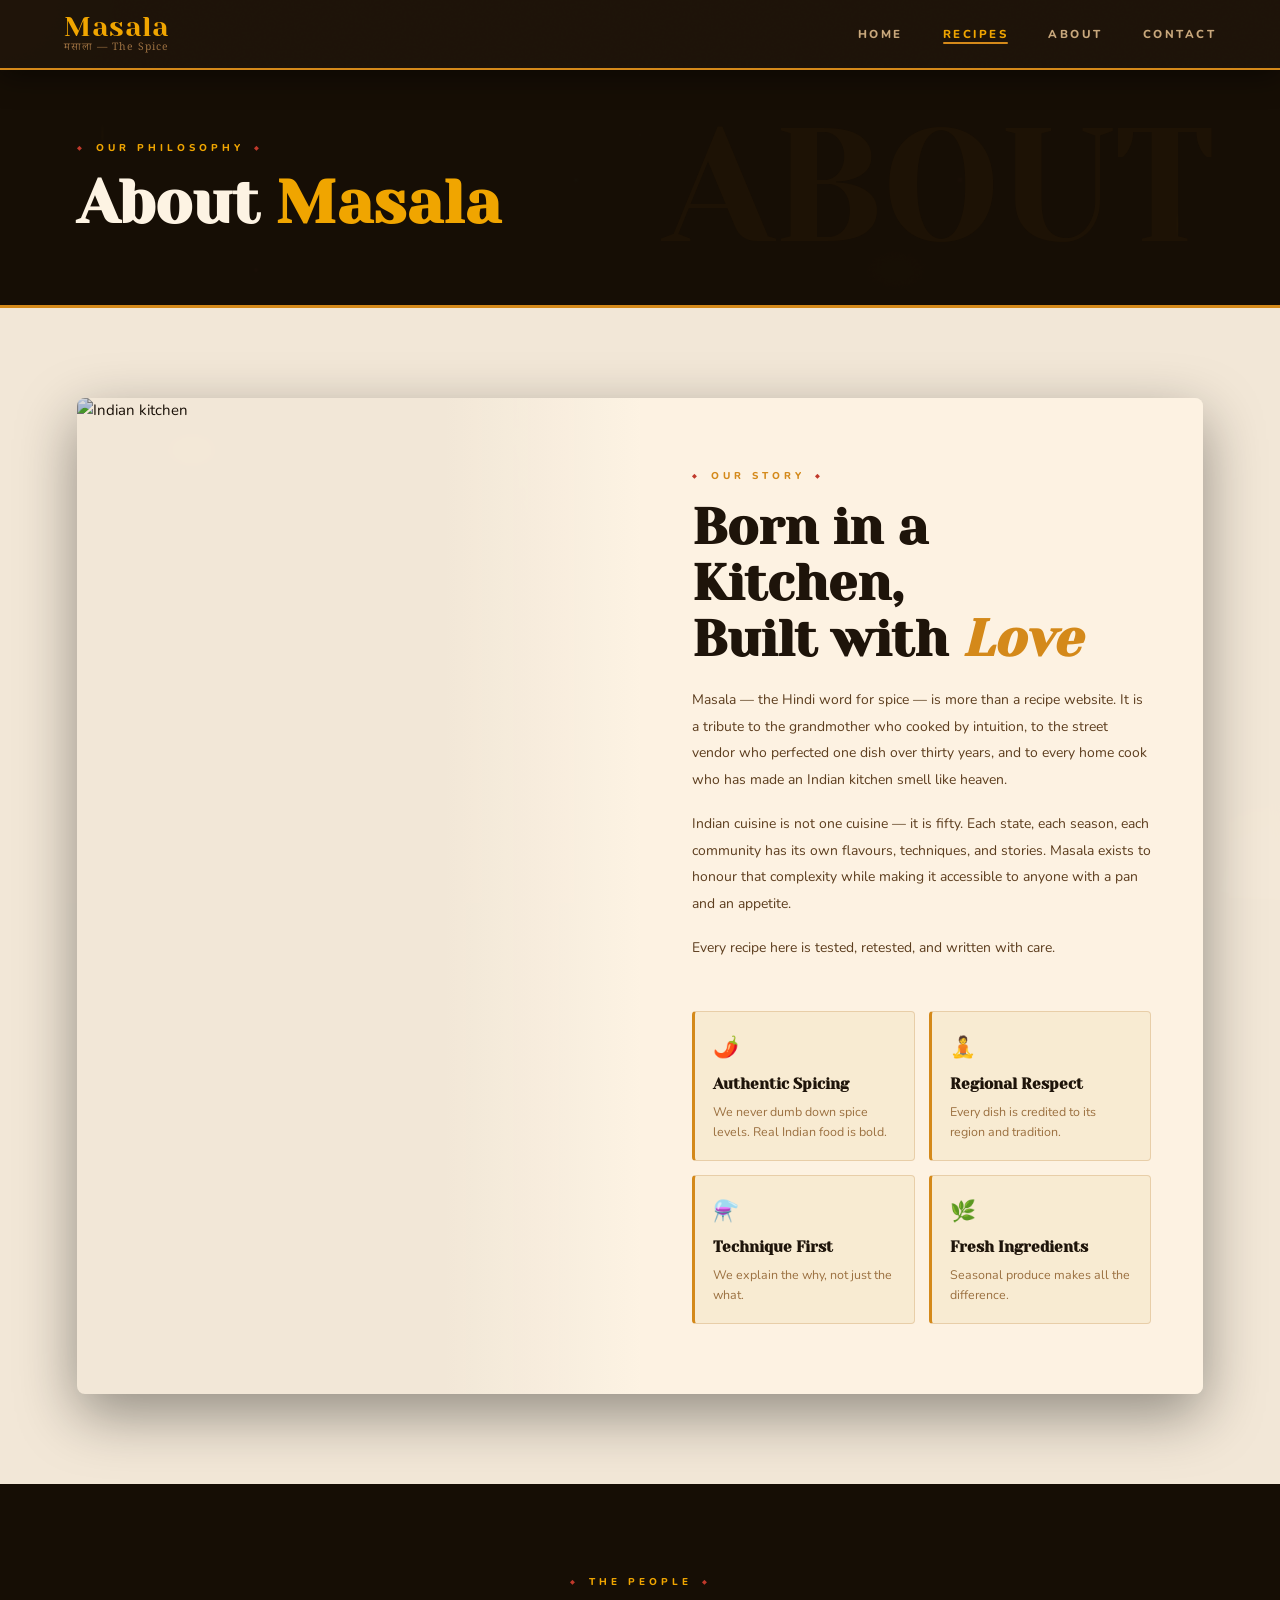
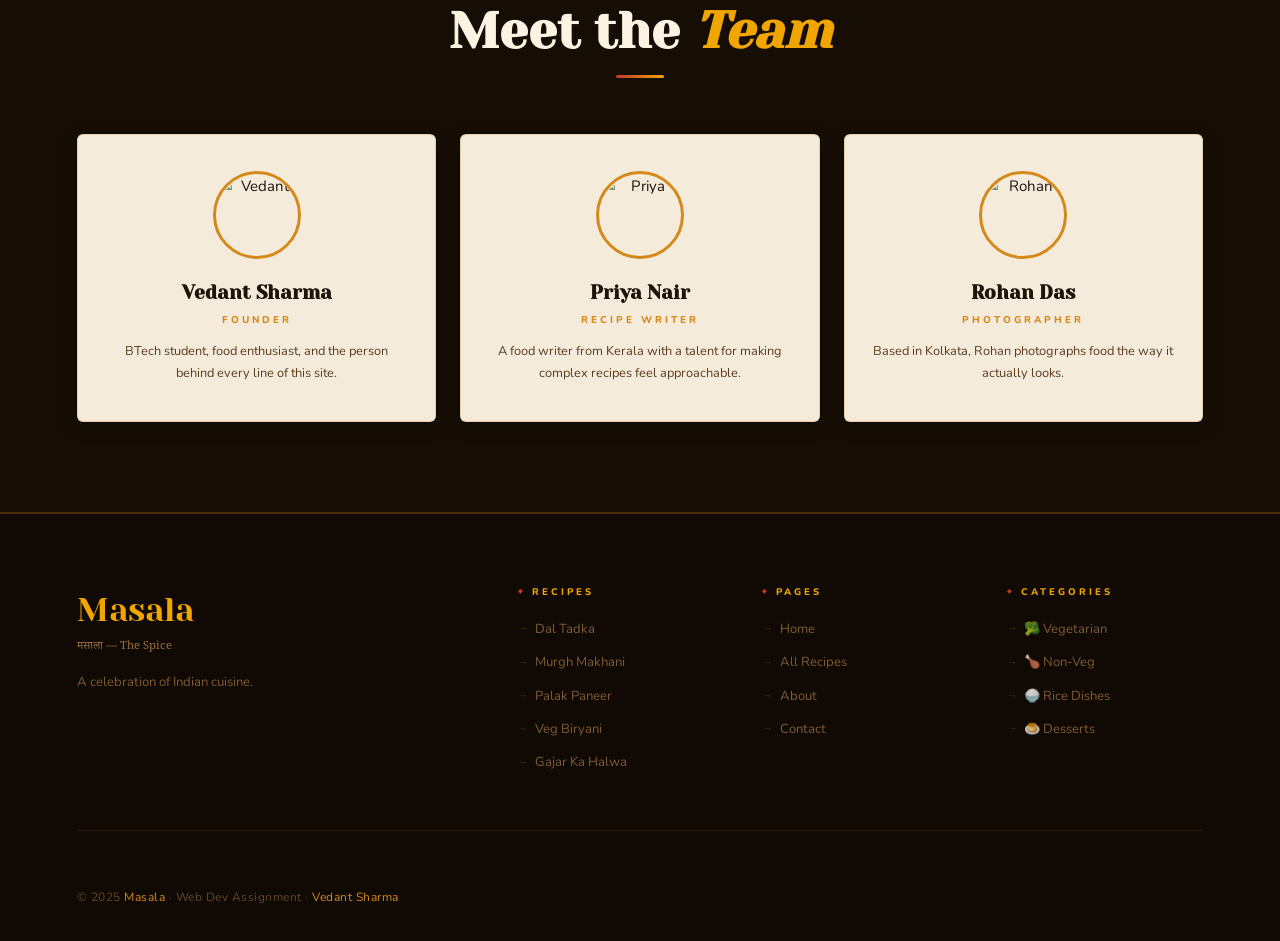
==== commit dd0b225b: "Complete redesign - Masala spice background theme" ====
--- a/about.html
+++ b/about.html
@@ -1,100 +1,62 @@
 <!DOCTYPE html>
 <html lang="en">
 <head>
-  <meta charset="UTF-8" />
-  <meta name="viewport" content="width=device-width, initial-scale=1.0" />
-  <title>About — Rasoi</title>
-  <link rel="stylesheet" href="css/styles.css" />
+  <meta charset="UTF-8"/><meta name="viewport" content="width=device-width,initial-scale=1.0"/>
+  <title>About — Masala</title>
+  <link rel="stylesheet" href="css/styles.css"/>
 </head>
 <body>
   <nav class="navbar">
-    <div class="navbar__logo"><span class="navbar__logo-main">Rasoi</span><span class="navbar__logo-sub">रसोई — The Kitchen</span></div>
+    <div class="navbar__logo"><span class="navbar__logo-main">Masala</span><span class="navbar__logo-sub">मसाला — The Spice</span></div>
     <div class="navbar__hamburger" id="hamburger"><span></span><span></span><span></span></div>
     <ul class="navbar__links" id="nav-links">
-      <li><a href="index.html">Home</a></li><li><a href="recipes.html">Recipes</a></li><li><a href="about.html" class="active">About</a></li><li><a href="contact.html">Contact</a></li>
+      <li><a href="index.html">Home</a></li><li><a href="recipes.html" class="active">Recipes</a></li><li><a href="about.html">About</a></li><li><a href="contact.html">Contact</a></li>
     </ul>
   </nav>
 
-  <div class="page-banner" data-text="ABOUT">
-    <div class="page-banner__kicker">Our Philosophy</div>
-    <h1 class="page-banner__title">About <strong>Rasoi</strong></h1>
+  <div class="page-banner" data-bg="ABOUT">
+    <div class="kicker kicker--light">Our Philosophy</div>
+    <h1>About <span>Masala</span></h1>
   </div>
-
-  <!-- Split section -->
-  <div class="about-split">
-    <div class="about-image">
-      <img src="https://images.unsplash.com/photo-1556909114-f6e7ad7d3136?w=800&q=80" alt="Indian kitchen" />
-    </div>
-    <div class="about-text">
-      <div class="section__kicker" style="margin-bottom:14px;">Our Story</div>
-      <h2 class="section__title" style="margin-bottom:20px;">Born in a <strong>Kitchen,</strong><br>Built with Love</h2>
-      <p>Rasoi — the Hindi word for kitchen — is more than a recipe website. It is a tribute to the grandmother who cooked by intuition, to the mother who measured spices in her palm, and to the street vendor who perfected one dish over thirty years.</p>
-      <p>Indian cuisine is not one cuisine — it is fifty. Each state, each season, each community has its own flavours, techniques, and stories. Rasoi exists to honour that complexity while making it accessible to anyone with a pan and an appetite.</p>
-      <p>Every recipe here is tested, retested, and written with the belief that good food is not about perfection — it is about intention.</p>
-
-      <div class="values-grid">
-        <div class="val-item">
-          <span class="val-item__icon">🌶️</span>
-          <h4>Authentic Spicing</h4>
-          <p>We never dumb down spice levels. Real Indian food is bold.</p>
-        </div>
-        <div class="val-item">
-          <span class="val-item__icon">🧘</span>
-          <h4>Regional Respect</h4>
-          <p>Every dish is credited to its region and tradition.</p>
-        </div>
-        <div class="val-item">
-          <span class="val-item__icon">⚗️</span>
-          <h4>Technique First</h4>
-          <p>We explain the why, not just the what.</p>
-        </div>
-        <div class="val-item">
-          <span class="val-item__icon">🕯️</span>
-          <h4>Seasonal Cooking</h4>
-          <p>Ingredients are best when they're in season.</p>
+  <section class="section section--parchment">
+    <div class="about-layout">
+      <div class="about-img"><img src="https://images.unsplash.com/photo-1556909114-f6e7ad7d3136?w=800&q=80" alt="Indian kitchen"/></div>
+      <div class="about-text">
+        <div class="kicker" style="margin-bottom:14px;">Our Story</div>
+        <h2 class="section__title" style="margin-bottom:20px;">Born in a Kitchen,<br>Built with <em style="font-style:italic;color:var(--turmeric);">Love</em></h2>
+        <p>Masala — the Hindi word for spice — is more than a recipe website. It is a tribute to the grandmother who cooked by intuition, to the street vendor who perfected one dish over thirty years, and to every home cook who has made an Indian kitchen smell like heaven.</p>
+        <p>Indian cuisine is not one cuisine — it is fifty. Each state, each season, each community has its own flavours, techniques, and stories. Masala exists to honour that complexity while making it accessible to anyone with a pan and an appetite.</p>
+        <p>Every recipe here is tested, retested, and written with care.</p>
+        <div class="values-grid">
+          <div class="val-item"><span class="val-item__icon">🌶️</span><h4>Authentic Spicing</h4><p>We never dumb down spice levels. Real Indian food is bold.</p></div>
+          <div class="val-item"><span class="val-item__icon">🧘</span><h4>Regional Respect</h4><p>Every dish is credited to its region and tradition.</p></div>
+          <div class="val-item"><span class="val-item__icon">⚗️</span><h4>Technique First</h4><p>We explain the why, not just the what.</p></div>
+          <div class="val-item"><span class="val-item__icon">🌿</span><h4>Fresh Ingredients</h4><p>Seasonal produce makes all the difference.</p></div>
         </div>
       </div>
     </div>
-  </div>
-
-  <!-- Team -->
+  </section>
   <section class="section section--dark">
     <div class="section__header section__header--center">
-      <div class="section__kicker">The People</div>
-      <h2 class="section__title">Meet the <strong>Team</strong></h2>
+      <div class="kicker kicker--light">The People</div>
+      <h2 class="section__title section__title--light">Meet the <em style="font-style:italic;color:var(--saffron);">Team</em></h2>
       <div class="section__rule"></div>
     </div>
     <div class="team-grid">
-      <div class="team-card">
-        <img src="https://images.unsplash.com/photo-1583394293214-0b3b5c8fc7e6?w=200&q=80" alt="Vedant" />
-        <h3>Vedant Sharma</h3>
-        <span class="team-card__role">Founder</span>
-        <p>BTech student, food enthusiast, and the person who wrote every line of this site's code.</p>
-      </div>
-      <div class="team-card">
-        <img src="https://images.unsplash.com/photo-1607631568010-a87245c0daf8?w=200&q=80" alt="Writer" />
-        <h3>Priya Nair</h3>
-        <span class="team-card__role">Recipe Writer</span>
-        <p>A food writer from Kerala with a particular talent for making complicated things feel simple.</p>
-      </div>
-      <div class="team-card">
-        <img src="https://images.unsplash.com/photo-1578774204375-826dc5d996ed?w=200&q=80" alt="Photographer" />
-        <h3>Rohan Das</h3>
-        <span class="team-card__role">Food Photographer</span>
-        <p>Based in Kolkata, Rohan photographs food the way it actually looks — not how it pretends to look.</p>
-      </div>
+      <div class="team-card"><img src="https://images.unsplash.com/photo-1583394293214-0b3b5c8fc7e6?w=200&q=80" alt="Vedant"/><h3>Vedant Sharma</h3><span class="team-card__role">Founder</span><p>BTech student, food enthusiast, and the person behind every line of this site.</p></div>
+      <div class="team-card"><img src="https://images.unsplash.com/photo-1607631568010-a87245c0daf8?w=200&q=80" alt="Priya"/><h3>Priya Nair</h3><span class="team-card__role">Recipe Writer</span><p>A food writer from Kerala with a talent for making complex recipes feel approachable.</p></div>
+      <div class="team-card"><img src="https://images.unsplash.com/photo-1578774204375-826dc5d996ed?w=200&q=80" alt="Rohan"/><h3>Rohan Das</h3><span class="team-card__role">Photographer</span><p>Based in Kolkata, Rohan photographs food the way it actually looks.</p></div>
     </div>
   </section>
-
   <footer class="footer">
-    <div class="footer__top">
-      <div><span class="footer__logo">Rasoi</span><span class="footer__logo-deva">रसोई — The Kitchen</span><p class="footer__tagline">A celebration of Indian cuisine in all its regional, seasonal, and soulful glory.</p></div>
+    <div class="footer__grid">
+      <div><div class="footer__logo-wrap"><span class="footer__logo">Masala</span><span class="footer__logo-deva">मसाला — The Spice</span></div><p class="footer__desc">A celebration of Indian cuisine.</p></div>
       <div><p class="footer__col-title">Recipes</p><ul class="footer__links"><li><a href="recipe-dal.html">Dal Tadka</a></li><li><a href="recipe-butter-chicken.html">Murgh Makhani</a></li><li><a href="recipe-palak.html">Palak Paneer</a></li><li><a href="recipe-biryani.html">Veg Biryani</a></li><li><a href="recipe-halwa.html">Gajar Ka Halwa</a></li></ul></div>
       <div><p class="footer__col-title">Pages</p><ul class="footer__links"><li><a href="index.html">Home</a></li><li><a href="recipes.html">All Recipes</a></li><li><a href="about.html">About</a></li><li><a href="contact.html">Contact</a></li></ul></div>
       <div><p class="footer__col-title">Categories</p><ul class="footer__links"><li><a href="recipes.html">🥦 Vegetarian</a></li><li><a href="recipes.html">🍗 Non-Veg</a></li><li><a href="recipes.html">🍚 Rice Dishes</a></li><li><a href="recipes.html">🍮 Desserts</a></li></ul></div>
     </div>
-    <div class="footer__bottom"><p class="footer__copy">© 2025 <span>Rasoi</span> · Web Development Assignment · <span>Vedant Sharma</span></p></div>
+    <div class="footer__bottom"><p class="footer__copy">© 2025 <span>Masala</span> · Web Dev Assignment · <span>Vedant Sharma</span></p></div>
   </footer>
-  <script>document.getElementById('hamburger').addEventListener('click', () => document.getElementById('nav-links').classList.toggle('open'));</script>
+  <script>document.getElementById('hamburger').addEventListener('click',()=>document.getElementById('nav-links').classList.toggle('open'));</script>
 </body>
-</html>
+</html>
--- a/css/styles.css
+++ b/css/styles.css
@@ -1,58 +1,111 @@
 /* ============================================================
-   RASOI — Indian Recipe Website
-   Aesthetic: Luxury Spice Market · Dark · Maximalist Editorial
+   MASALA — Indian Recipe Website
+   Aesthetic: Spice Market · Warm Earthy · Textured Background
    ============================================================ */
 
-@import url('https://fonts.googleapis.com/css2?family=Cormorant+Garamond:ital,wght@0,300;0,600;0,700;1,300;1,600&family=Josefin+Sans:wght@300;400;700&family=Noto+Serif+Devanagari:wght@400;700&display=swap');
-
-/* ── Variables ── */
+@import url('https://fonts.googleapis.com/css2?family=Yeseva+One&family=Nunito:wght@300;400;600;700;800&family=Noto+Serif+Devanagari:wght@600&display=swap');
+
 :root {
-  --ink:        #0a0806;
-  --deep:       #110e09;
-  --card-bg:    #161008;
-  --saffron:    #f5a623;
-  --turmeric:   #e8890c;
-  --vermillion: #c93a1a;
-  --rose:       #e8415a;
-  --mint:       #3dab7e;
-  --cream:      #f5ede0;
-  --parchment:  #c9ad8a;
-  --muted:      #7a6a52;
-  --border:     rgba(245,166,35,0.2);
-  --glow:       rgba(245,166,35,0.08);
-
-  --font-display: 'Cormorant Garamond', Georgia, serif;
-  --font-ui:      'Josefin Sans', sans-serif;
+  /* Spice-inspired palette */
+  --turmeric:    #d4891a;
+  --saffron:     #f0a500;
+  --chilli:      #c0392b;
+  --cardamom:    #4a7c59;
+  --pepper:      #2c2416;
+  --cumin:       #6b4c2a;
+  --coriander:   #8b6914;
+  --cream:       #fdf3e3;
+  --parchment:   #f5e6c8;
+  --warm-white:  #fffaf2;
+  --text-dark:   #1e140a;
+  --text-mid:    #5c3d1e;
+  --text-light:  #9b7040;
+  --border:      rgba(180,120,40,0.25);
+
+  --font-display: 'Yeseva One', Georgia, serif;
+  --font-body:    'Nunito', sans-serif;
   --font-deva:    'Noto Serif Devanagari', serif;
-
-  --ease:  cubic-bezier(0.4, 0, 0.2, 1);
-  --t:     0.3s;
-}
-
-/* ── Reset ── */
+  --t: 0.3s;
+  --ease: cubic-bezier(0.4,0,0.2,1);
+}
+
 *, *::before, *::after { box-sizing: border-box; margin: 0; padding: 0; }
 html { scroll-behavior: smooth; }
+img  { max-width: 100%; display: block; }
+a    { color: inherit; text-decoration: none; }
+ul   { list-style: none; }
+
+/* ══════════════════════════════════════
+   SPICE BACKGROUND — The whole body
+══════════════════════════════════════ */
 body {
-  background: var(--ink);
-  color: var(--cream);
-  font-family: var(--font-ui);
+  font-family: var(--font-body);
   font-size: 15px;
   line-height: 1.7;
-  overflow-x: hidden;
-}
-img { max-width: 100%; display: block; }
-a   { color: inherit; text-decoration: none; }
-ul  { list-style: none; }
-
-/* ── Decorative grain overlay ── */
+  color: var(--text-dark);
+  /* Layered spice-texture background using CSS gradients */
+  background-color: #2a1a0a;
+  background-image:
+    /* Saffron strands */
+    radial-gradient(ellipse 2px 12px at 8% 15%, rgba(240,165,0,0.35) 0%, transparent 100%),
+    radial-gradient(ellipse 2px 10px at 12% 45%, rgba(240,165,0,0.25) 0%, transparent 100%),
+    radial-gradient(ellipse 1px 8px at 6% 70%, rgba(240,165,0,0.2) 0%, transparent 100%),
+    radial-gradient(ellipse 2px 14px at 92% 25%, rgba(240,165,0,0.3) 0%, transparent 100%),
+    radial-gradient(ellipse 1px 9px at 88% 60%, rgba(240,165,0,0.2) 0%, transparent 100%),
+    radial-gradient(ellipse 2px 11px at 95% 80%, rgba(240,165,0,0.25) 0%, transparent 100%),
+    /* Chilli red dots */
+    radial-gradient(circle 3px at 20% 30%, rgba(192,57,43,0.5) 0%, transparent 100%),
+    radial-gradient(circle 2px at 35% 75%, rgba(192,57,43,0.4) 0%, transparent 100%),
+    radial-gradient(circle 4px at 75% 20%, rgba(192,57,43,0.45) 0%, transparent 100%),
+    radial-gradient(circle 3px at 80% 65%, rgba(192,57,43,0.35) 0%, transparent 100%),
+    radial-gradient(circle 2px at 55% 90%, rgba(192,57,43,0.3) 0%, transparent 100%),
+    /* Turmeric powder patches */
+    radial-gradient(ellipse 60px 40px at 15% 50%, rgba(212,137,26,0.15) 0%, transparent 70%),
+    radial-gradient(ellipse 80px 50px at 70% 30%, rgba(212,137,26,0.12) 0%, transparent 70%),
+    radial-gradient(ellipse 50px 35px at 85% 75%, rgba(212,137,26,0.1) 0%, transparent 70%),
+    /* Cardamom green hints */
+    radial-gradient(circle 3px at 45% 20%, rgba(74,124,89,0.5) 0%, transparent 100%),
+    radial-gradient(circle 2px at 60% 55%, rgba(74,124,89,0.4) 0%, transparent 100%),
+    radial-gradient(circle 3px at 25% 85%, rgba(74,124,89,0.35) 0%, transparent 100%),
+    /* Black pepper dots */
+    radial-gradient(circle 2px at 30% 40%, rgba(255,255,255,0.08) 0%, transparent 100%),
+    radial-gradient(circle 1px at 65% 70%, rgba(255,255,255,0.06) 0%, transparent 100%),
+    radial-gradient(circle 2px at 50% 15%, rgba(255,255,255,0.07) 0%, transparent 100%),
+    radial-gradient(circle 1px at 40% 60%, rgba(255,255,255,0.05) 0%, transparent 100%),
+    /* Base warm texture */
+    radial-gradient(ellipse 200px 200px at 0% 0%, rgba(107,76,42,0.4) 0%, transparent 60%),
+    radial-gradient(ellipse 300px 300px at 100% 100%, rgba(107,76,42,0.35) 0%, transparent 60%),
+    radial-gradient(ellipse 250px 250px at 50% 50%, rgba(44,36,22,0.2) 0%, transparent 70%);
+  background-size: 100% 100%;
+  background-attachment: fixed;
+  min-height: 100vh;
+}
+
+/* Noise texture overlay */
 body::before {
   content: '';
   position: fixed;
   inset: 0;
-  background-image: url("data:image/svg+xml,%3Csvg viewBox='0 0 256 256' xmlns='http://www.w3.org/2000/svg'%3E%3Cfilter id='noise'%3E%3CfeTurbulence type='fractalNoise' baseFrequency='0.9' numOctaves='4' stitchTiles='stitch'/%3E%3C/filter%3E%3Crect width='100%25' height='100%25' filter='url(%23noise)' opacity='0.04'/%3E%3C/svg%3E");
+  background-image: url("data:image/svg+xml,%3Csvg viewBox='0 0 512 512' xmlns='http://www.w3.org/2000/svg'%3E%3Cfilter id='n'%3E%3CfeTurbulence type='fractalNoise' baseFrequency='0.75' numOctaves='4' stitchTiles='stitch'/%3E%3C/filter%3E%3Crect width='100%25' height='100%25' filter='url(%23n)' opacity='0.06'/%3E%3C/svg%3E");
   pointer-events: none;
-  z-index: 9999;
-  opacity: 0.4;
+  z-index: 0;
+  opacity: 0.5;
+}
+
+/* All content sits above the texture */
+body > * { position: relative; z-index: 1; }
+
+/* ══════════════════════════════════════
+   CONTENT PANELS — Parchment cards
+══════════════════════════════════════ */
+.panel {
+  background: rgba(253,243,227,0.96);
+  backdrop-filter: blur(4px);
+}
+
+.panel-dark {
+  background: rgba(30,20,10,0.92);
+  backdrop-filter: blur(8px);
 }
 
 /* ══════════════════════════════════════
@@ -61,35 +114,34 @@
 .navbar {
   position: sticky;
   top: 0;
-  z-index: 100;
+  z-index: 200;
   display: flex;
   align-items: center;
   justify-content: space-between;
   padding: 0 5%;
-  height: 68px;
-  background: rgba(10,8,6,0.92);
-  backdrop-filter: blur(12px);
-  border-bottom: 1px solid var(--border);
+  height: 70px;
+  background: rgba(30,20,10,0.97);
+  border-bottom: 2px solid var(--turmeric);
+  box-shadow: 0 4px 30px rgba(0,0,0,0.5);
 }
 
 .navbar__logo {
   display: flex;
   flex-direction: column;
-  line-height: 1;
+  line-height: 1.1;
 }
 
 .navbar__logo-main {
   font-family: var(--font-display);
-  font-size: 1.8rem;
-  font-weight: 700;
+  font-size: 1.7rem;
   color: var(--saffron);
-  letter-spacing: 2px;
+  letter-spacing: 1px;
 }
 
 .navbar__logo-sub {
   font-family: var(--font-deva);
-  font-size: 0.7rem;
-  color: var(--muted);
+  font-size: 0.65rem;
+  color: var(--text-light);
   letter-spacing: 1px;
 }
 
@@ -100,35 +152,30 @@
 }
 
 .navbar__links a {
-  font-family: var(--font-ui);
-  font-size: 0.7rem;
-  font-weight: 700;
-  letter-spacing: 3px;
-  text-transform: uppercase;
-  color: var(--parchment);
+  font-size: 0.72rem;
+  font-weight: 800;
+  letter-spacing: 2.5px;
+  text-transform: uppercase;
+  color: #c9a87c;
+  transition: color var(--t);
   position: relative;
-  padding-bottom: 3px;
-  transition: color var(--t);
+  padding-bottom: 2px;
 }
 
 .navbar__links a::after {
   content: '';
   position: absolute;
   bottom: 0; left: 0;
-  width: 0; height: 1px;
-  background: var(--saffron);
+  width: 0; height: 2px;
+  background: var(--turmeric);
   transition: width var(--t) var(--ease);
+  border-radius: 2px;
 }
 
 .navbar__links a:hover,
-.navbar__links a.active {
-  color: var(--saffron);
-}
-
+.navbar__links a.active { color: var(--saffron); }
 .navbar__links a:hover::after,
-.navbar__links a.active::after {
-  width: 100%;
-}
+.navbar__links a.active::after { width: 100%; }
 
 .navbar__hamburger {
   display: none;
@@ -137,431 +184,418 @@
   cursor: pointer;
 }
 .navbar__hamburger span {
-  width: 22px; height: 1px;
-  background: var(--parchment);
+  width: 22px; height: 2px;
+  background: #c9a87c;
   display: block;
+  border-radius: 2px;
   transition: all var(--t);
 }
 
 /* ══════════════════════════════════════
-   HERO — Split diagonal layout
+   HERO
 ══════════════════════════════════════ */
 .hero {
-  min-height: 92vh;
-  display: grid;
-  grid-template-columns: 1fr 1fr;
+  min-height: 88vh;
+  display: flex;
+  align-items: center;
+  padding: 80px 6%;
   position: relative;
-  overflow: hidden;
-}
-
-/* Left panel */
-.hero__left {
-  background: var(--deep);
-  display: flex;
-  flex-direction: column;
-  justify-content: center;
-  padding: 80px 8% 80px 7%;
+  gap: 60px;
+}
+
+/* Frosted spice bowl effect behind text */
+.hero__text-wrap {
+  flex: 1;
+  background: rgba(253,243,227,0.12);
+  backdrop-filter: blur(6px);
+  border: 1px solid rgba(240,165,0,0.2);
+  border-radius: 4px;
+  padding: 60px 50px;
   position: relative;
-  z-index: 2;
-}
-
-/* Diagonal clip on right edge of left panel */
-.hero__left::after {
+}
+
+.hero__text-wrap::before {
   content: '';
   position: absolute;
-  top: 0; right: -60px; bottom: 0;
-  width: 120px;
-  background: var(--deep);
-  transform: skewX(-4deg);
-  z-index: 1;
-}
-
-.hero__eyebrow {
+  top: -1px; left: 20px; right: 20px;
+  height: 3px;
+  background: linear-gradient(90deg, transparent, var(--turmeric), var(--saffron), var(--turmeric), transparent);
+  border-radius: 2px;
+}
+
+.hero__tag {
+  display: inline-flex;
+  align-items: center;
+  gap: 8px;
   font-size: 0.65rem;
-  letter-spacing: 5px;
+  font-weight: 800;
+  letter-spacing: 4px;
   text-transform: uppercase;
   color: var(--saffron);
-  display: flex;
-  align-items: center;
-  gap: 12px;
+  margin-bottom: 20px;
+}
+
+.hero__tag::before,
+.hero__tag::after { content: '✦'; font-size: 0.5rem; color: var(--chilli); }
+
+.hero__title {
+  font-family: var(--font-display);
+  font-size: clamp(3rem, 6vw, 5.5rem);
+  line-height: 1.0;
+  color: #fff;
+  margin-bottom: 12px;
+  text-shadow: 0 2px 20px rgba(0,0,0,0.5);
+}
+
+.hero__title .accent {
+  color: var(--saffron);
+  display: block;
+}
+
+.hero__deva {
+  font-family: var(--font-deva);
+  font-size: 1.1rem;
+  color: rgba(240,165,0,0.6);
   margin-bottom: 24px;
-}
-
-.hero__eyebrow::before {
-  content: '';
-  width: 30px; height: 1px;
-  background: var(--saffron);
-}
-
-.hero__title {
-  font-family: var(--font-display);
-  font-size: clamp(3.5rem, 7vw, 6rem);
-  font-weight: 300;
-  line-height: 1.0;
-  color: var(--cream);
-  margin-bottom: 6px;
-}
-
-.hero__title em {
-  font-style: italic;
-  color: var(--saffron);
-  font-weight: 600;
-}
-
-.hero__title-deva {
-  font-family: var(--font-deva);
-  font-size: clamp(1.2rem, 2.5vw, 1.8rem);
-  color: var(--muted);
-  margin-bottom: 28px;
   display: block;
 }
 
 .hero__desc {
-  font-size: 0.85rem;
-  color: var(--muted);
-  max-width: 360px;
+  font-size: 0.9rem;
+  color: rgba(253,243,227,0.75);
   line-height: 1.9;
-  margin-bottom: 40px;
-}
-
-.hero__cta {
-  display: flex;
-  gap: 16px;
-  flex-wrap: wrap;
-}
-
-/* Right panel — image mosaic */
-.hero__right {
+  max-width: 420px;
+  margin-bottom: 36px;
+}
+
+.hero__btns { display: flex; gap: 14px; flex-wrap: wrap; }
+
+.hero__image {
+  flex: 1;
+  max-width: 480px;
   position: relative;
+}
+
+.hero__image-frame {
+  position: relative;
+  border-radius: 8px;
   overflow: hidden;
-}
-
-.hero__right img {
+  box-shadow: 0 30px 80px rgba(0,0,0,0.6), 0 0 0 3px rgba(240,165,0,0.3);
+}
+
+.hero__image-frame img {
   width: 100%;
-  height: 100%;
+  height: 440px;
   object-fit: cover;
-  filter: brightness(0.65) saturate(1.2);
-  transition: transform 8s ease;
-}
-
-.hero__right:hover img {
-  transform: scale(1.04);
-}
-
-.hero__right::before {
+  filter: saturate(1.2);
+}
+
+.hero__image-frame::after {
   content: '';
   position: absolute;
   inset: 0;
-  background: linear-gradient(135deg, rgba(10,8,6,0.6) 0%, transparent 60%);
-  z-index: 1;
-}
-
-.hero__right-label {
+  background: linear-gradient(to bottom, transparent 50%, rgba(30,20,10,0.5) 100%);
+}
+
+.hero__image-label {
   position: absolute;
-  bottom: 32px;
-  right: 32px;
+  bottom: 20px;
+  left: 20px;
   z-index: 2;
-  text-align: right;
-}
-
-.hero__right-label span {
+  background: rgba(30,20,10,0.85);
+  border: 1px solid rgba(240,165,0,0.3);
+  border-radius: 4px;
+  padding: 10px 16px;
+}
+
+.hero__image-label strong {
   display: block;
   font-family: var(--font-display);
   font-size: 1rem;
-  font-style: italic;
-  color: rgba(245,237,224,0.7);
+  color: var(--saffron);
+}
+
+.hero__image-label span {
+  font-size: 0.68rem;
+  color: rgba(240,165,0,0.5);
+  letter-spacing: 2px;
+  text-transform: uppercase;
 }
 
 /* ══════════════════════════════════════
    BUTTONS
 ══════════════════════════════════════ */
 .btn {
-  font-family: var(--font-ui);
-  font-size: 0.68rem;
-  font-weight: 700;
-  letter-spacing: 3px;
-  text-transform: uppercase;
-  padding: 14px 32px;
-  border-radius: 0;
+  font-family: var(--font-body);
+  font-size: 0.72rem;
+  font-weight: 800;
+  letter-spacing: 2px;
+  text-transform: uppercase;
+  padding: 13px 28px;
+  border-radius: 3px;
   cursor: pointer;
   display: inline-block;
   transition: all var(--t) var(--ease);
-  border: 1px solid transparent;
-  position: relative;
-  overflow: hidden;
-}
-
-.btn-fire {
-  background: var(--vermillion);
+  border: 2px solid transparent;
+}
+
+.btn-spice {
+  background: var(--turmeric);
   color: #fff;
-  border-color: var(--vermillion);
-}
-
-.btn-fire::before {
-  content: '';
-  position: absolute;
-  inset: 0;
-  background: var(--saffron);
-  transform: translateX(-101%);
-  transition: transform var(--t) var(--ease);
-}
-
-.btn-fire:hover::before { transform: translateX(0); }
-.btn-fire span { position: relative; z-index: 1; }
-.btn-fire:hover { color: var(--ink); }
-
-.btn-ghost {
+  border-color: var(--turmeric);
+}
+
+.btn-spice:hover {
+  background: var(--chilli);
+  border-color: var(--chilli);
+  transform: translateY(-2px);
+  box-shadow: 0 8px 24px rgba(192,57,43,0.4);
+}
+
+.btn-outline-light {
   background: transparent;
-  color: var(--cream);
-  border-color: rgba(245,237,224,0.3);
-}
-
-.btn-ghost:hover {
+  color: var(--saffron);
+  border-color: rgba(240,165,0,0.5);
+}
+
+.btn-outline-light:hover {
+  background: rgba(240,165,0,0.1);
   border-color: var(--saffron);
-  color: var(--saffron);
-}
-
-.btn-saffron {
-  background: var(--saffron);
-  color: var(--ink);
-  border-color: var(--saffron);
-  font-weight: 700;
-}
-
-.btn-saffron:hover {
+}
+
+.btn-outline-dark {
+  background: transparent;
+  color: var(--cumin);
+  border-color: var(--border);
+}
+
+.btn-outline-dark:hover {
   background: var(--turmeric);
+  color: #fff;
   border-color: var(--turmeric);
   transform: translateY(-2px);
-  box-shadow: 0 8px 30px rgba(245,166,35,0.3);
-}
-
-/* ══════════════════════════════════════
-   TICKER BAND
-══════════════════════════════════════ */
-.ticker {
-  background: var(--saffron);
+}
+
+/* ══════════════════════════════════════
+   SPICE DIVIDER
+══════════════════════════════════════ */
+.spice-band {
+  display: flex;
+  align-items: center;
+  justify-content: center;
+  gap: 0;
+  height: 56px;
   overflow: hidden;
-  padding: 10px 0;
-  white-space: nowrap;
-}
-
-.ticker__inner {
-  display: inline-flex;
-  gap: 0;
-  animation: ticker 25s linear infinite;
-}
-
-.ticker__item {
-  font-family: var(--font-ui);
-  font-size: 0.65rem;
-  font-weight: 700;
+}
+
+.spice-band__block {
+  flex: 1;
+  height: 100%;
+  display: flex;
+  align-items: center;
+  justify-content: center;
+  font-size: 0.58rem;
+  font-weight: 800;
   letter-spacing: 3px;
   text-transform: uppercase;
-  color: var(--ink);
-  padding: 0 40px;
-}
-
-.ticker__item::after {
-  content: '✦';
-  margin-left: 40px;
-}
-
-@keyframes ticker {
-  from { transform: translateX(0); }
-  to   { transform: translateX(-50%); }
-}
-
-/* ══════════════════════════════════════
-   SECTION COMMONS
-══════════════════════════════════════ */
-.section { padding: 100px 7%; }
-.section--dark { background: var(--deep); }
-
-.section__header {
-  margin-bottom: 60px;
-}
-
+}
+
+.spice-band__block:nth-child(1) { background: var(--turmeric); color: #fff; }
+.spice-band__block:nth-child(2) { background: var(--chilli); color: #fff; }
+.spice-band__block:nth-child(3) { background: var(--cardamom); color: #fff; }
+.spice-band__block:nth-child(4) { background: var(--coriander); color: #fff; }
+.spice-band__block:nth-child(5) { background: var(--pepper); color: rgba(255,255,255,0.7); }
+
+/* ══════════════════════════════════════
+   SECTIONS
+══════════════════════════════════════ */
+.section {
+  padding: 90px 6%;
+}
+
+.section--parchment {
+  background: rgba(253,243,227,0.95);
+  backdrop-filter: blur(4px);
+}
+
+.section--dark {
+  background: rgba(22,14,6,0.95);
+  backdrop-filter: blur(4px);
+}
+
+.section__header { margin-bottom: 56px; }
 .section__header--center { text-align: center; }
 
-.section__kicker {
+.kicker {
   font-size: 0.62rem;
-  letter-spacing: 5px;
-  text-transform: uppercase;
-  color: var(--saffron);
-  display: flex;
-  align-items: center;
-  gap: 12px;
-  margin-bottom: 14px;
-}
-
-.section__header--center .section__kicker {
-  justify-content: center;
-}
-
-.section__kicker::before,
-.section__kicker::after {
-  content: '◆';
-  font-size: 0.4rem;
-  color: var(--vermillion);
-}
+  font-weight: 800;
+  letter-spacing: 4px;
+  text-transform: uppercase;
+  color: var(--turmeric);
+  display: flex;
+  align-items: center;
+  gap: 10px;
+  margin-bottom: 12px;
+}
+
+.section__header--center .kicker { justify-content: center; }
+.kicker--light { color: var(--saffron); }
+
+.kicker::before { content: '◆'; font-size: 0.4rem; color: var(--chilli); }
+.kicker::after  { content: '◆'; font-size: 0.4rem; color: var(--chilli); }
 
 .section__title {
   font-family: var(--font-display);
-  font-size: clamp(2.2rem, 4vw, 3.5rem);
-  font-weight: 300;
-  color: var(--cream);
+  font-size: clamp(2rem, 4vw, 3.2rem);
   line-height: 1.1;
-}
-
-.section__title strong {
-  font-weight: 700;
-  color: var(--saffron);
-}
+  color: var(--text-dark);
+}
+
+.section__title--light { color: var(--cream); }
 
 .section__rule {
-  width: 40px;
-  height: 2px;
-  background: linear-gradient(90deg, var(--vermillion), var(--saffron));
+  width: 48px; height: 3px;
+  background: linear-gradient(90deg, var(--chilli), var(--saffron));
   margin-top: 16px;
-}
-
-.section__header--center .section__rule {
-  margin: 16px auto 0;
-}
-
-/* ══════════════════════════════════════
-   FEATURED RECIPE — Magazine Layout
+  border-radius: 2px;
+}
+
+.section__header--center .section__rule { margin: 16px auto 0; }
+
+/* ══════════════════════════════════════
+   FEATURED RECIPE — Asymmetric layout
 ══════════════════════════════════════ */
 .featured {
   display: grid;
-  grid-template-columns: 1.2fr 1fr;
+  grid-template-columns: 55% 1fr;
   gap: 0;
-  min-height: 520px;
+  border-radius: 8px;
+  overflow: hidden;
+  box-shadow: 0 20px 60px rgba(0,0,0,0.3);
   border: 1px solid var(--border);
 }
 
 .featured__image {
   position: relative;
   overflow: hidden;
+  min-height: 480px;
 }
 
 .featured__image img {
   width: 100%; height: 100%;
   object-fit: cover;
-  filter: saturate(1.1);
   transition: transform 0.8s var(--ease);
-}
-
-.featured:hover .featured__image img {
-  transform: scale(1.04);
-}
-
-.featured__tag {
+  filter: saturate(1.2);
+}
+
+.featured:hover .featured__image img { transform: scale(1.04); }
+
+.featured__sticker {
   position: absolute;
-  top: 24px; left: 24px;
-  background: var(--vermillion);
+  top: 20px; left: 20px;
+  background: var(--chilli);
   color: #fff;
   font-size: 0.6rem;
-  font-weight: 700;
-  letter-spacing: 3px;
+  font-weight: 800;
+  letter-spacing: 2px;
   text-transform: uppercase;
   padding: 6px 14px;
+  border-radius: 2px;
 }
 
 .featured__body {
-  background: var(--card-bg);
-  padding: 60px 50px;
+  background: var(--parchment);
+  padding: 52px 44px;
   display: flex;
   flex-direction: column;
   justify-content: center;
-  border-left: 1px solid var(--border);
-}
-
-.featured__number {
-  font-family: var(--font-display);
-  font-size: 5rem;
-  font-weight: 700;
-  color: rgba(245,166,35,0.08);
+  border-left: 3px solid var(--turmeric);
+}
+
+.featured__num {
+  font-family: var(--font-display);
+  font-size: 6rem;
   line-height: 1;
-  margin-bottom: -20px;
-}
-
-.featured__category {
-  font-size: 0.6rem;
-  letter-spacing: 4px;
-  text-transform: uppercase;
-  color: var(--saffron);
-  margin-bottom: 12px;
+  color: rgba(212,137,26,0.1);
+  margin-bottom: -24px;
+}
+
+.featured__cat {
+  font-size: 0.62rem;
+  font-weight: 800;
+  letter-spacing: 3px;
+  text-transform: uppercase;
+  color: var(--turmeric);
+  margin-bottom: 10px;
 }
 
 .featured__title {
   font-family: var(--font-display);
-  font-size: clamp(1.8rem, 3vw, 2.6rem);
-  font-weight: 600;
-  color: var(--cream);
+  font-size: clamp(1.6rem, 2.5vw, 2.3rem);
+  color: var(--text-dark);
   line-height: 1.15;
-  margin-bottom: 18px;
+  margin-bottom: 16px;
 }
 
 .featured__desc {
   font-size: 0.85rem;
-  color: var(--muted);
+  color: var(--text-mid);
   line-height: 1.9;
-  margin-bottom: 32px;
+  margin-bottom: 28px;
 }
 
 .featured__stats {
   display: flex;
   gap: 24px;
-  margin-bottom: 36px;
-  padding-top: 24px;
+  padding: 20px 0;
   border-top: 1px solid var(--border);
-}
-
-.stat {
-  display: flex;
-  flex-direction: column;
-  gap: 2px;
-}
-
-.stat__val {
-  font-family: var(--font-display);
-  font-size: 1.4rem;
-  font-weight: 600;
-  color: var(--saffron);
+  border-bottom: 1px solid var(--border);
+  margin-bottom: 28px;
+}
+
+.fstat__val {
+  font-family: var(--font-display);
+  font-size: 1.5rem;
+  color: var(--turmeric);
+  display: block;
   line-height: 1;
 }
 
-.stat__key {
+.fstat__key {
   font-size: 0.6rem;
+  font-weight: 700;
   letter-spacing: 2px;
   text-transform: uppercase;
-  color: var(--muted);
-}
-
-/* ══════════════════════════════════════
-   RECIPE GRID CARDS
+  color: var(--text-light);
+}
+
+/* ══════════════════════════════════════
+   RECIPE CARDS
 ══════════════════════════════════════ */
 .cards-grid {
   display: grid;
   grid-template-columns: repeat(auto-fill, minmax(300px, 1fr));
-  gap: 2px;
+  gap: 24px;
 }
 
 .rcard {
-  background: var(--card-bg);
-  border: 1px solid var(--border);
+  background: rgba(253,243,227,0.97);
+  border-radius: 6px;
   overflow: hidden;
+  border: 1px solid rgba(180,120,40,0.2);
+  box-shadow: 0 4px 20px rgba(0,0,0,0.25);
   display: flex;
   flex-direction: column;
-  transition: border-color var(--t);
-  position: relative;
-}
-
-.rcard:hover { border-color: rgba(245,166,35,0.5); }
+  transition: transform var(--t), box-shadow var(--t);
+}
+
+.rcard:hover {
+  transform: translateY(-6px);
+  box-shadow: 0 16px 40px rgba(0,0,0,0.4);
+}
 
 .rcard__img {
-  height: 220px;
+  height: 210px;
   overflow: hidden;
   position: relative;
 }
@@ -569,545 +603,518 @@
 .rcard__img img {
   width: 100%; height: 100%;
   object-fit: cover;
-  filter: saturate(1.1) brightness(0.85);
-  transition: transform 0.6s var(--ease), filter 0.6s;
-}
-
-.rcard:hover .rcard__img img {
-  transform: scale(1.06);
-  filter: saturate(1.3) brightness(0.9);
-}
+  filter: saturate(1.15);
+  transition: transform 0.6s var(--ease);
+}
+
+.rcard:hover .rcard__img img { transform: scale(1.08); }
 
 .rcard__level {
   position: absolute;
-  top: 0; right: 0;
-  font-size: 0.58rem;
-  font-weight: 700;
+  top: 12px; right: 12px;
+  font-size: 0.6rem;
+  font-weight: 800;
   letter-spacing: 2px;
   text-transform: uppercase;
-  padding: 6px 12px;
+  padding: 5px 12px;
+  border-radius: 20px;
   color: #fff;
 }
 
-.level-easy   { background: var(--mint); }
-.level-medium { background: var(--turmeric); color: var(--ink); }
-.level-hard   { background: var(--vermillion); }
+.lvl-easy   { background: var(--cardamom); }
+.lvl-medium { background: var(--coriander); }
+.lvl-hard   { background: var(--chilli); }
 
 .rcard__body {
-  padding: 28px 28px 32px;
+  padding: 24px 26px 28px;
   flex: 1;
   display: flex;
   flex-direction: column;
 }
 
 .rcard__cat {
-  font-size: 0.58rem;
+  font-size: 0.6rem;
+  font-weight: 800;
   letter-spacing: 3px;
   text-transform: uppercase;
-  color: var(--saffron);
+  color: var(--turmeric);
+  margin-bottom: 8px;
+}
+
+.rcard__title {
+  font-family: var(--font-display);
+  font-size: 1.3rem;
+  color: var(--text-dark);
   margin-bottom: 10px;
-}
-
-.rcard__title {
-  font-family: var(--font-display);
-  font-size: 1.4rem;
-  font-weight: 600;
-  color: var(--cream);
   line-height: 1.2;
-  margin-bottom: 12px;
 }
 
 .rcard__desc {
   font-size: 0.82rem;
-  color: var(--muted);
+  color: var(--text-mid);
   line-height: 1.8;
   flex: 1;
-  margin-bottom: 24px;
+  margin-bottom: 20px;
 }
 
 .rcard__footer {
   display: flex;
   align-items: center;
   justify-content: space-between;
-  padding-top: 20px;
+  padding-top: 16px;
   border-top: 1px solid var(--border);
 }
 
 .rcard__meta {
-  font-size: 0.72rem;
-  color: var(--muted);
-  display: flex;
-  gap: 14px;
+  font-size: 0.75rem;
+  color: var(--text-light);
+  display: flex;
+  gap: 12px;
 }
 
 .rcard__link {
-  font-size: 0.62rem;
-  font-weight: 700;
+  font-size: 0.65rem;
+  font-weight: 800;
   letter-spacing: 2px;
   text-transform: uppercase;
-  color: var(--saffron);
-  display: flex;
-  align-items: center;
-  gap: 6px;
-  transition: gap var(--t);
-}
-
-.rcard:hover .rcard__link { gap: 10px; }
-
-/* ══════════════════════════════════════
-   CATEGORIES — Horizontal scroll chips
+  color: var(--chilli);
+  display: flex;
+  align-items: center;
+  gap: 5px;
+  transition: gap var(--t), color var(--t);
+}
+
+.rcard:hover .rcard__link { gap: 9px; color: var(--turmeric); }
+
+/* ══════════════════════════════════════
+   CATEGORY FILTERS
 ══════════════════════════════════════ */
 .cat-bar {
   display: flex;
-  gap: 8px;
+  gap: 10px;
   flex-wrap: wrap;
-  margin-bottom: 48px;
+  margin-bottom: 44px;
 }
 
 .cat-chip {
-  font-family: var(--font-ui);
-  font-size: 0.62rem;
-  font-weight: 700;
+  font-family: var(--font-body);
+  font-size: 0.65rem;
+  font-weight: 800;
   letter-spacing: 2px;
   text-transform: uppercase;
   padding: 9px 20px;
-  border: 1px solid var(--border);
-  background: transparent;
-  color: var(--muted);
+  border-radius: 30px;
+  border: 2px solid var(--border);
+  background: rgba(253,243,227,0.8);
+  color: var(--text-mid);
   cursor: pointer;
   transition: all var(--t);
 }
 
 .cat-chip:hover,
 .cat-chip.active {
-  background: var(--saffron);
-  border-color: var(--saffron);
-  color: var(--ink);
-}
-
-/* ══════════════════════════════════════
-   SEARCH BAR
+  background: var(--turmeric);
+  border-color: var(--turmeric);
+  color: #fff;
+}
+
+/* ══════════════════════════════════════
+   SEARCH
 ══════════════════════════════════════ */
 .search-wrap {
-  max-width: 560px;
-  margin: 0 auto 56px;
+  max-width: 520px;
+  margin: 0 auto 50px;
   position: relative;
 }
 
 .search-wrap input {
   width: 100%;
-  background: var(--card-bg);
-  border: 1px solid var(--border);
-  border-radius: 0;
-  padding: 16px 52px 16px 20px;
-  font-family: var(--font-ui);
-  font-size: 0.85rem;
-  color: var(--cream);
+  background: rgba(253,243,227,0.95);
+  border: 2px solid var(--border);
+  border-radius: 40px;
+  padding: 14px 50px 14px 22px;
+  font-family: var(--font-body);
+  font-size: 0.9rem;
+  color: var(--text-dark);
   outline: none;
-  transition: border-color var(--t);
-  letter-spacing: 1px;
-}
-
-.search-wrap input::placeholder { color: var(--muted); }
+  transition: border-color var(--t), box-shadow var(--t);
+}
+
+.search-wrap input::placeholder { color: var(--text-light); }
 
 .search-wrap input:focus {
-  border-color: var(--saffron);
-  box-shadow: 0 0 0 3px rgba(245,166,35,0.08);
+  border-color: var(--turmeric);
+  box-shadow: 0 0 0 4px rgba(212,137,26,0.15);
 }
 
 .search-wrap__icon {
   position: absolute;
   right: 18px; top: 50%;
   transform: translateY(-50%);
-  color: var(--muted);
   font-size: 1rem;
+  color: var(--text-light);
   pointer-events: none;
 }
 
 /* ══════════════════════════════════════
-   RECIPE PAGE
-══════════════════════════════════════ */
-.recipe-banner {
-  position: relative;
-  height: 480px;
-  overflow: hidden;
-}
-
-.recipe-banner img {
-  width: 100%; height: 100%;
-  object-fit: cover;
-  filter: brightness(0.4) saturate(1.3);
-}
-
-.recipe-banner__overlay {
-  position: absolute;
-  inset: 0;
-  display: flex;
-  align-items: flex-end;
-  padding: 60px 7%;
-  background: linear-gradient(to top, rgba(10,8,6,0.95) 0%, rgba(10,8,6,0.3) 60%, transparent 100%);
-}
-
-.recipe-banner__content { max-width: 700px; }
-
-.recipe-banner__crumb {
-  font-size: 0.65rem;
-  letter-spacing: 2px;
-  color: var(--muted);
-  margin-bottom: 12px;
-}
-
-.recipe-banner__crumb a { color: var(--saffron); }
-.recipe-banner__crumb a:hover { text-decoration: underline; }
-
-.recipe-banner__cat {
-  font-size: 0.6rem;
-  letter-spacing: 4px;
-  text-transform: uppercase;
-  color: var(--saffron);
-  margin-bottom: 10px;
-  display: block;
-}
-
-.recipe-banner__title {
-  font-family: var(--font-display);
-  font-size: clamp(2.2rem, 5vw, 3.8rem);
-  font-weight: 600;
-  color: var(--cream);
-  line-height: 1.05;
-  margin-bottom: 20px;
-}
-
-.recipe-pills {
-  display: flex;
-  flex-wrap: wrap;
-  gap: 8px;
-}
-
-.pill {
-  font-size: 0.62rem;
-  letter-spacing: 2px;
-  text-transform: uppercase;
-  padding: 6px 16px;
-  border: 1px solid rgba(245,237,224,0.2);
-  color: var(--parchment);
-  background: rgba(255,255,255,0.05);
-}
-
-.pill strong { color: #fff; }
-
-/* Recipe body */
-.recipe-body {
-  display: grid;
-  grid-template-columns: 300px 1fr;
-  gap: 0;
-  max-width: 1200px;
-  margin: 0 auto;
-  padding: 0 7% 80px;
-}
-
-.recipe-aside {
-  padding: 50px 40px 50px 0;
-  border-right: 1px solid var(--border);
-  position: sticky;
-  top: 80px;
-  align-self: start;
-}
-
-.aside-box {
-  margin-bottom: 40px;
-}
-
-.aside-box__title {
-  font-size: 0.58rem;
-  letter-spacing: 4px;
-  text-transform: uppercase;
-  color: var(--saffron);
-  margin-bottom: 20px;
-  padding-bottom: 12px;
-  border-bottom: 1px solid var(--border);
-  display: flex;
-  align-items: center;
-  gap: 8px;
-}
-
-.aside-box__title::before {
-  content: '◆';
-  font-size: 0.4rem;
-  color: var(--vermillion);
-}
-
-.ingr-list li {
-  font-size: 0.82rem;
-  color: var(--muted);
-  padding: 9px 0;
-  border-bottom: 1px solid rgba(245,166,35,0.07);
-  display: flex;
-  align-items: center;
-  gap: 10px;
-  transition: color var(--t);
-}
-
-.ingr-list li:hover { color: var(--cream); }
-.ingr-list li:last-child { border-bottom: none; }
-
-.ingr-list li::before {
-  content: '';
-  width: 4px; height: 4px;
-  background: var(--saffron);
-  border-radius: 50%;
-  flex-shrink: 0;
-}
-
-.recipe-main {
-  padding: 50px 0 50px 50px;
-}
-
-.recipe-main h2 {
-  font-family: var(--font-display);
-  font-size: 0.62rem;
-  letter-spacing: 5px;
-  text-transform: uppercase;
-  color: var(--saffron);
-  margin-bottom: 40px;
-  display: flex;
-  align-items: center;
-  gap: 14px;
-}
-
-.recipe-main h2::after {
-  content: '';
-  flex: 1;
-  height: 1px;
-  background: var(--border);
-}
-
-/* Steps */
-.steps { display: flex; flex-direction: column; gap: 0; }
-
-.step-item {
-  display: grid;
-  grid-template-columns: 64px 1fr;
-  gap: 0;
-  border-bottom: 1px solid var(--border);
-  padding: 32px 0;
-  transition: background var(--t);
-}
-
-.step-item:first-child { padding-top: 0; }
-.step-item:last-child  { border-bottom: none; }
-
-.step-item:hover {
-  background: var(--glow);
-  margin: 0 -20px;
-  padding-left: 20px;
-  padding-right: 20px;
-}
-
-.step-num {
-  font-family: var(--font-display);
-  font-size: 3rem;
-  font-weight: 700;
-  color: rgba(245,166,35,0.12);
-  line-height: 1;
-  padding-top: 4px;
-}
-
-.step-content h4 {
-  font-family: var(--font-display);
-  font-size: 1.1rem;
-  font-weight: 600;
-  color: var(--cream);
-  margin-bottom: 8px;
-}
-
-.step-content p {
-  font-size: 0.85rem;
-  color: var(--muted);
-  line-height: 1.9;
-  margin-bottom: 0;
-}
-
-/* ══════════════════════════════════════
    PAGE BANNER
 ══════════════════════════════════════ */
 .page-banner {
-  background: var(--deep);
-  padding: 80px 7%;
-  border-bottom: 1px solid var(--border);
+  padding: 70px 6%;
+  background: rgba(22,14,6,0.95);
+  border-bottom: 3px solid var(--turmeric);
   position: relative;
   overflow: hidden;
 }
 
-.page-banner::before {
-  content: attr(data-text);
+.page-banner::after {
+  content: attr(data-bg);
   position: absolute;
   font-family: var(--font-display);
-  font-size: 12rem;
-  font-weight: 700;
-  color: rgba(245,166,35,0.03);
-  top: 50%;
-  left: 5%;
+  font-size: 10rem;
+  color: rgba(212,137,26,0.04);
+  top: 50%; right: 5%;
   transform: translateY(-50%);
   pointer-events: none;
   white-space: nowrap;
   line-height: 1;
 }
 
-.page-banner__kicker {
-  font-size: 0.6rem;
-  letter-spacing: 5px;
-  text-transform: uppercase;
-  color: var(--saffron);
-  margin-bottom: 16px;
-  display: flex;
-  align-items: center;
-  gap: 12px;
-}
-
-.page-banner__kicker::before { content: '◆'; font-size: 0.4rem; color: var(--vermillion); }
-
-.page-banner__title {
-  font-family: var(--font-display);
-  font-size: clamp(2.5rem, 5vw, 4rem);
-  font-weight: 300;
+.page-banner .kicker { color: var(--saffron); margin-bottom: 14px; }
+.page-banner h1 {
+  font-family: var(--font-display);
+  font-size: clamp(2.2rem, 5vw, 3.8rem);
   color: var(--cream);
   line-height: 1.05;
 }
-
-.page-banner__title strong { font-weight: 700; color: var(--saffron); }
+.page-banner h1 span { color: var(--saffron); }
+
+/* ══════════════════════════════════════
+   RECIPE PAGE
+══════════════════════════════════════ */
+.recipe-hero-img {
+  position: relative;
+  height: 460px;
+  overflow: hidden;
+}
+
+.recipe-hero-img img {
+  width: 100%; height: 100%;
+  object-fit: cover;
+  filter: brightness(0.45) saturate(1.3);
+}
+
+.recipe-hero-img__overlay {
+  position: absolute;
+  inset: 0;
+  background: linear-gradient(to top, rgba(22,14,6,0.98) 0%, rgba(22,14,6,0.4) 55%, transparent 100%);
+  display: flex;
+  align-items: flex-end;
+  padding: 50px 6%;
+}
+
+.recipe-hero-img__content { max-width: 720px; }
+
+.recipe-crumb {
+  font-size: 0.68rem;
+  letter-spacing: 1px;
+  color: rgba(201,168,124,0.7);
+  margin-bottom: 12px;
+}
+
+.recipe-crumb a { color: var(--saffron); }
+.recipe-crumb a:hover { text-decoration: underline; }
+
+.recipe-hero-img__cat {
+  font-size: 0.62rem;
+  font-weight: 800;
+  letter-spacing: 4px;
+  text-transform: uppercase;
+  color: var(--turmeric);
+  display: block;
+  margin-bottom: 10px;
+}
+
+.recipe-hero-img__title {
+  font-family: var(--font-display);
+  font-size: clamp(2rem, 5vw, 3.5rem);
+  color: var(--cream);
+  line-height: 1.05;
+  margin-bottom: 20px;
+  text-shadow: 0 2px 20px rgba(0,0,0,0.5);
+}
+
+.recipe-pills {
+  display: flex;
+  flex-wrap: wrap;
+  gap: 8px;
+}
+
+.pill {
+  background: rgba(253,243,227,0.1);
+  border: 1px solid rgba(240,165,0,0.25);
+  color: var(--parchment);
+  font-size: 0.65rem;
+  font-weight: 700;
+  letter-spacing: 1px;
+  padding: 7px 16px;
+  border-radius: 30px;
+}
+
+.pill strong { color: #fff; }
+
+/* Recipe body */
+.recipe-body {
+  display: grid;
+  grid-template-columns: 290px 1fr;
+  gap: 0;
+  max-width: 1200px;
+  margin: 0 auto;
+  padding: 0 6% 80px;
+  background: rgba(253,243,227,0.96);
+  backdrop-filter: blur(4px);
+}
+
+.recipe-aside {
+  padding: 44px 36px 44px 0;
+  border-right: 2px dashed rgba(180,120,40,0.25);
+  position: sticky;
+  top: 80px;
+  align-self: start;
+}
+
+.aside-title {
+  font-size: 0.6rem;
+  font-weight: 800;
+  letter-spacing: 4px;
+  text-transform: uppercase;
+  color: var(--chilli);
+  margin-bottom: 18px;
+  padding-bottom: 12px;
+  border-bottom: 2px solid var(--border);
+  display: flex;
+  align-items: center;
+  gap: 8px;
+}
+
+.aside-title::before { content: '🌶️'; font-size: 0.8rem; }
+
+.ingr-list li {
+  font-size: 0.85rem;
+  color: var(--text-mid);
+  padding: 9px 0;
+  border-bottom: 1px dashed rgba(180,120,40,0.15);
+  display: flex;
+  align-items: center;
+  gap: 10px;
+  transition: color var(--t);
+}
+
+.ingr-list li:hover { color: var(--text-dark); }
+.ingr-list li:last-child { border-bottom: none; }
+
+.ingr-list li::before {
+  content: '';
+  width: 5px; height: 5px;
+  background: var(--turmeric);
+  border-radius: 50%;
+  flex-shrink: 0;
+}
+
+.recipe-main {
+  padding: 44px 0 44px 44px;
+}
+
+.steps-title {
+  font-size: 0.6rem;
+  font-weight: 800;
+  letter-spacing: 4px;
+  text-transform: uppercase;
+  color: var(--chilli);
+  margin-bottom: 36px;
+  display: flex;
+  align-items: center;
+  gap: 12px;
+}
+
+.steps-title::after {
+  content: '';
+  flex: 1; height: 2px;
+  background: linear-gradient(90deg, var(--border), transparent);
+}
+
+.step {
+  display: grid;
+  grid-template-columns: 56px 1fr;
+  gap: 20px;
+  margin-bottom: 0;
+  padding: 28px 0;
+  border-bottom: 1px dashed rgba(180,120,40,0.2);
+  transition: background var(--t);
+}
+
+.step:last-child { border-bottom: none; }
+
+.step:hover {
+  background: rgba(212,137,26,0.04);
+  margin: 0 -16px;
+  padding-left: 16px;
+  padding-right: 16px;
+}
+
+.step__num {
+  font-family: var(--font-display);
+  font-size: 2.8rem;
+  color: rgba(212,137,26,0.2);
+  line-height: 1;
+}
+
+.step__content h4 {
+  font-family: var(--font-display);
+  font-size: 1.05rem;
+  color: var(--text-dark);
+  margin-bottom: 6px;
+}
+
+.step__content p {
+  font-size: 0.85rem;
+  color: var(--text-mid);
+  line-height: 1.85;
+  margin-bottom: 0;
+}
 
 /* ══════════════════════════════════════
    ABOUT
 ══════════════════════════════════════ */
-.about-split {
+.about-layout {
   display: grid;
   grid-template-columns: 1fr 1fr;
   gap: 0;
-  min-height: 600px;
-}
-
-.about-image {
+  border-radius: 8px;
+  overflow: hidden;
+  box-shadow: 0 20px 60px rgba(0,0,0,0.4);
+}
+
+.about-img {
   position: relative;
+  min-height: 560px;
   overflow: hidden;
 }
 
-.about-image img {
+.about-img img {
   width: 100%; height: 100%;
   object-fit: cover;
-  filter: saturate(0.9) brightness(0.75);
-}
-
-.about-image::after {
+  filter: saturate(1.1) brightness(0.85);
+}
+
+.about-img::after {
   content: '';
   position: absolute;
   inset: 0;
-  background: linear-gradient(to right, transparent 60%, var(--deep) 100%);
+  background: linear-gradient(to right, transparent 65%, rgba(253,243,227,0.98) 100%);
 }
 
 .about-text {
-  background: var(--deep);
-  padding: 80px 7% 80px 60px;
+  background: rgba(253,243,227,0.98);
+  padding: 70px 52px;
   display: flex;
   flex-direction: column;
   justify-content: center;
-  border-left: 1px solid var(--border);
 }
 
 .about-text p {
-  font-size: 0.85rem;
-  color: var(--muted);
+  font-size: 0.87rem;
+  color: var(--text-mid);
   line-height: 1.9;
-  margin-bottom: 20px;
-}
-
-.about-text p:last-of-type { margin-bottom: 36px; }
+  margin-bottom: 18px;
+}
 
 .values-grid {
   display: grid;
   grid-template-columns: 1fr 1fr;
-  gap: 16px;
-  margin-top: 36px;
+  gap: 14px;
+  margin-top: 32px;
 }
 
 .val-item {
+  background: rgba(245,230,200,0.6);
   border: 1px solid var(--border);
-  padding: 20px;
-  transition: border-color var(--t), background var(--t);
+  border-left: 3px solid var(--turmeric);
+  padding: 18px;
+  border-radius: 4px;
+  transition: border-color var(--t), transform var(--t);
 }
 
 .val-item:hover {
-  border-color: rgba(245,166,35,0.4);
-  background: var(--glow);
-}
-
-.val-item__icon {
-  font-size: 1.4rem;
-  margin-bottom: 8px;
-  display: block;
-}
+  border-left-color: var(--chilli);
+  transform: translateX(3px);
+}
+
+.val-item__icon { font-size: 1.3rem; margin-bottom: 6px; display: block; }
 
 .val-item h4 {
   font-family: var(--font-display);
   font-size: 0.95rem;
-  font-weight: 600;
-  color: var(--cream);
+  color: var(--text-dark);
   margin-bottom: 4px;
 }
 
 .val-item p {
   font-size: 0.78rem;
-  color: var(--muted);
+  color: var(--text-light);
   margin-bottom: 0;
   line-height: 1.6;
 }
 
-/* Team */
 .team-grid {
   display: grid;
   grid-template-columns: repeat(3, 1fr);
-  gap: 2px;
+  gap: 24px;
 }
 
 .team-card {
-  background: var(--card-bg);
+  background: rgba(253,243,227,0.97);
   border: 1px solid var(--border);
-  padding: 40px 32px;
+  border-radius: 6px;
+  padding: 36px 28px;
   text-align: center;
-  transition: border-color var(--t);
-}
-
-.team-card:hover { border-color: rgba(245,166,35,0.4); }
+  box-shadow: 0 4px 20px rgba(0,0,0,0.2);
+  transition: transform var(--t), box-shadow var(--t);
+}
+
+.team-card:hover {
+  transform: translateY(-4px);
+  box-shadow: 0 12px 36px rgba(0,0,0,0.3);
+}
 
 .team-card img {
-  width: 90px; height: 90px;
+  width: 88px; height: 88px;
   border-radius: 50%;
   object-fit: cover;
-  margin: 0 auto 20px;
-  border: 2px solid var(--border);
-  filter: grayscale(0.3);
+  margin: 0 auto 18px;
+  border: 3px solid var(--turmeric);
 }
 
 .team-card h3 {
   font-family: var(--font-display);
   font-size: 1.2rem;
-  font-weight: 600;
-  color: var(--cream);
-  margin-bottom: 4px;
+  color: var(--text-dark);
+  margin-bottom: 3px;
 }
 
 .team-card__role {
-  font-size: 0.6rem;
+  font-size: 0.62rem;
+  font-weight: 800;
   letter-spacing: 3px;
   text-transform: uppercase;
-  color: var(--saffron);
+  color: var(--turmeric);
   display: block;
-  margin-bottom: 14px;
+  margin-bottom: 12px;
 }
 
 .team-card p {
   font-size: 0.8rem;
-  color: var(--muted);
+  color: var(--text-mid);
   line-height: 1.7;
   margin-bottom: 0;
 }
@@ -1117,108 +1124,115 @@
 ══════════════════════════════════════ */
 .contact-grid {
   display: grid;
-  grid-template-columns: 1fr 1.5fr;
+  grid-template-columns: 1fr 1.6fr;
   gap: 0;
-  border: 1px solid var(--border);
+  border-radius: 8px;
+  overflow: hidden;
+  box-shadow: 0 20px 60px rgba(0,0,0,0.3);
 }
 
 .contact-left {
-  background: var(--card-bg);
-  padding: 60px 50px;
-  border-right: 1px solid var(--border);
+  background: rgba(44,36,22,0.97);
+  padding: 60px 44px;
+  border-right: 2px solid rgba(212,137,26,0.2);
+}
+
+.contact-left .kicker { margin-bottom: 16px; }
+.contact-left h2 {
+  font-family: var(--font-display);
+  font-size: 2rem;
+  color: var(--cream);
+  margin-bottom: 18px;
+  line-height: 1.1;
 }
 
 .contact-left p {
   font-size: 0.85rem;
-  color: var(--muted);
+  color: rgba(201,168,124,0.7);
   line-height: 1.9;
-  margin-bottom: 40px;
-}
-
-.contact-detail {
-  display: flex;
-  gap: 16px;
-  margin-bottom: 24px;
+  margin-bottom: 36px;
+}
+
+.cdetail {
+  display: flex;
+  gap: 14px;
+  margin-bottom: 22px;
   align-items: flex-start;
 }
 
-.contact-detail__icon {
-  width: 38px; height: 38px;
-  border: 1px solid var(--border);
+.cdetail__icon {
+  width: 40px; height: 40px;
+  background: rgba(212,137,26,0.15);
+  border: 1px solid rgba(212,137,26,0.2);
+  border-radius: 4px;
   display: flex;
   align-items: center;
   justify-content: center;
   font-size: 1rem;
   flex-shrink: 0;
+}
+
+.cdetail__text strong {
+  display: block;
+  font-size: 0.68rem;
+  letter-spacing: 2px;
+  text-transform: uppercase;
   color: var(--saffron);
-}
-
-.contact-detail__text strong {
-  display: block;
-  font-size: 0.7rem;
-  letter-spacing: 2px;
-  text-transform: uppercase;
-  color: var(--cream);
   margin-bottom: 2px;
 }
 
-.contact-detail__text span {
-  font-size: 0.82rem;
-  color: var(--muted);
-}
-
-.contact-right { padding: 60px 50px; }
+.cdetail__text span { font-size: 0.82rem; color: rgba(201,168,124,0.7); }
+
+.contact-right {
+  background: rgba(253,243,227,0.97);
+  padding: 60px 50px;
+}
 
 .contact-right h3 {
   font-family: var(--font-display);
-  font-size: 1.6rem;
-  font-weight: 600;
-  color: var(--cream);
-  margin-bottom: 32px;
-}
-
-.form-row {
-  display: grid;
-  grid-template-columns: 1fr 1fr;
-  gap: 16px;
-}
-
-.form-group { margin-bottom: 20px; }
+  font-size: 1.8rem;
+  color: var(--text-dark);
+  margin-bottom: 30px;
+}
+
+.form-row { display: grid; grid-template-columns: 1fr 1fr; gap: 16px; }
+.form-group { margin-bottom: 18px; }
 
 .form-group label {
   display: block;
   font-size: 0.62rem;
+  font-weight: 800;
   letter-spacing: 3px;
   text-transform: uppercase;
-  color: var(--muted);
-  margin-bottom: 8px;
+  color: var(--text-light);
+  margin-bottom: 7px;
 }
 
 .form-group input,
 .form-group textarea,
 .form-group select {
   width: 100%;
-  background: var(--card-bg);
-  border: 1px solid var(--border);
+  background: rgba(245,230,200,0.5);
+  border: 1.5px solid var(--border);
+  border-radius: 4px;
   padding: 12px 16px;
-  font-family: var(--font-ui);
-  font-size: 0.85rem;
-  color: var(--cream);
+  font-family: var(--font-body);
+  font-size: 0.88rem;
+  color: var(--text-dark);
   outline: none;
-  border-radius: 0;
-  transition: border-color var(--t);
-}
-
-.form-group select option { background: var(--card-bg); }
-
+  transition: border-color var(--t), box-shadow var(--t);
+}
+
+.form-group select option { background: var(--parchment); }
 .form-group input::placeholder,
-.form-group textarea::placeholder { color: var(--muted); }
+.form-group textarea::placeholder { color: var(--text-light); }
 
 .form-group input:focus,
 .form-group textarea:focus,
 .form-group select:focus {
-  border-color: var(--saffron);
-  box-shadow: 0 0 0 3px rgba(245,166,35,0.06);
+  border-color: var(--turmeric);
+  box-shadow: 0 0 0 3px rgba(212,137,26,0.12);
+  background: rgba(253,243,227,0.9);
 }
 
 .form-group textarea { resize: vertical; min-height: 120px; }
@@ -1227,158 +1241,150 @@
    FOOTER
 ══════════════════════════════════════ */
 .footer {
-  background: var(--deep);
-  border-top: 1px solid var(--border);
-  padding: 70px 7% 36px;
-}
-
-.footer__top {
+  background: rgba(18,10,4,0.98);
+  border-top: 2px solid rgba(212,137,26,0.3);
+  padding: 70px 6% 34px;
+}
+
+.footer__grid {
   display: grid;
   grid-template-columns: 2fr 1fr 1fr 1fr;
-  gap: 50px;
-  margin-bottom: 60px;
-  padding-bottom: 60px;
-  border-bottom: 1px solid var(--border);
-}
-
+  gap: 48px;
+  margin-bottom: 56px;
+  padding-bottom: 56px;
+  border-bottom: 1px solid rgba(212,137,26,0.12);
+}
+
+.footer__logo-wrap { margin-bottom: 14px; }
 .footer__logo {
   font-family: var(--font-display);
   font-size: 2rem;
-  font-weight: 700;
   color: var(--saffron);
-  margin-bottom: 4px;
   display: block;
 }
 
 .footer__logo-deva {
   font-family: var(--font-deva);
-  font-size: 0.75rem;
-  color: var(--muted);
+  font-size: 0.7rem;
+  color: var(--text-light);
   display: block;
-  margin-bottom: 16px;
-}
-
-.footer__tagline {
+  margin-bottom: 14px;
+}
+
+.footer__desc {
   font-size: 0.82rem;
-  color: var(--muted);
+  color: rgba(155,112,64,0.8);
   line-height: 1.8;
   margin-bottom: 0;
 }
 
 .footer__col-title {
-  font-size: 0.58rem;
-  letter-spacing: 4px;
+  font-size: 0.6rem;
+  font-weight: 800;
+  letter-spacing: 3px;
   text-transform: uppercase;
   color: var(--saffron);
-  margin-bottom: 20px;
-  display: flex;
-  align-items: center;
-  gap: 8px;
-}
-
-.footer__col-title::before { content: '◆'; font-size: 0.35rem; color: var(--vermillion); }
-
-.footer__links li + li { margin-top: 12px; }
+  margin-bottom: 18px;
+  display: flex;
+  align-items: center;
+  gap: 6px;
+}
+
+.footer__col-title::before { content: '◆'; font-size: 0.35rem; color: var(--chilli); }
+
+.footer__links li + li { margin-top: 11px; }
 
 .footer__links a {
   font-size: 0.82rem;
-  color: var(--muted);
+  color: rgba(155,112,64,0.8);
   transition: color var(--t);
   display: flex;
   align-items: center;
-  gap: 8px;
+  gap: 7px;
 }
 
 .footer__links a::before {
   content: '→';
-  font-size: 0.6rem;
-  color: var(--border);
+  font-size: 0.65rem;
+  color: rgba(212,137,26,0.3);
   transition: color var(--t), transform var(--t);
 }
 
 .footer__links a:hover { color: var(--saffron); }
-.footer__links a:hover::before { color: var(--saffron); transform: translateX(3px); }
+.footer__links a:hover::before { color: var(--turmeric); transform: translateX(3px); }
 
 .footer__bottom {
   display: flex;
   align-items: center;
   justify-content: space-between;
   flex-wrap: wrap;
-  gap: 10px;
+  gap: 8px;
 }
 
 .footer__copy {
-  font-size: 0.72rem;
-  color: var(--muted);
-  letter-spacing: 1px;
+  font-size: 0.75rem;
+  color: rgba(155,112,64,0.6);
+  letter-spacing: 0.5px;
   margin-bottom: 0;
 }
 
-.footer__copy span { color: var(--saffron); }
+.footer__copy span { color: var(--turmeric); }
 
 /* ══════════════════════════════════════
    ANIMATIONS
 ══════════════════════════════════════ */
 @keyframes fadeUp {
-  from { opacity: 0; transform: translateY(30px); }
+  from { opacity: 0; transform: translateY(28px); }
   to   { opacity: 1; transform: translateY(0); }
 }
 
-.fade-up { animation: fadeUp 0.7s var(--ease) both; }
+.fade-up { animation: fadeUp 0.65s var(--ease) both; }
 .d1 { animation-delay: 0.1s; }
 .d2 { animation-delay: 0.2s; }
-.d3 { animation-delay: 0.3s; }
-.d4 { animation-delay: 0.45s; }
-.d5 { animation-delay: 0.6s; }
+.d3 { animation-delay: 0.35s; }
+.d4 { animation-delay: 0.5s; }
+.d5 { animation-delay: 0.65s; }
 
 /* ══════════════════════════════════════
    RESPONSIVE
 ══════════════════════════════════════ */
 @media (max-width: 1024px) {
-  .hero { grid-template-columns: 1fr; min-height: auto; }
-  .hero__left { padding: 80px 7%; }
-  .hero__left::after { display: none; }
-  .hero__right { height: 400px; }
-
+  .hero { flex-direction: column; min-height: auto; padding: 60px 6%; }
+  .hero__image { max-width: 100%; }
   .featured { grid-template-columns: 1fr; }
-  .featured__image { height: 320px; }
-
-  .about-split { grid-template-columns: 1fr; }
-  .about-image { height: 360px; }
-  .about-text { padding: 60px 7%; border-left: none; border-top: 1px solid var(--border); }
-
+  .featured__image { min-height: 300px; }
+  .about-layout { grid-template-columns: 1fr; }
+  .about-img { min-height: 340px; }
+  .about-text { padding: 60px 6%; }
+  .contact-grid { grid-template-columns: 1fr; }
   .recipe-body { grid-template-columns: 1fr; }
-  .recipe-aside { position: static; border-right: none; border-bottom: 1px solid var(--border); padding: 40px 0; }
-  .recipe-main { padding: 40px 0; }
-
-  .contact-grid { grid-template-columns: 1fr; }
-  .contact-left { border-right: none; border-bottom: 1px solid var(--border); }
-
-  .footer__top { grid-template-columns: 1fr 1fr; }
+  .recipe-aside { position: static; border-right: none; border-bottom: 2px dashed rgba(180,120,40,0.25); padding: 36px 0; }
+  .recipe-main { padding: 36px 0; }
+  .footer__grid { grid-template-columns: 1fr 1fr; }
   .team-grid { grid-template-columns: 1fr 1fr; }
 }
 
 @media (max-width: 640px) {
-  .section { padding: 70px 5%; }
+  .section { padding: 60px 5%; }
   .navbar { padding: 0 5%; }
   .navbar__links {
     display: none;
     position: absolute;
-    top: 68px; left: 0; right: 0;
-    background: var(--deep);
+    top: 70px; left: 0; right: 0;
+    background: rgba(22,14,6,0.98);
     flex-direction: column;
     padding: 28px 5%;
     gap: 20px;
-    border-bottom: 1px solid var(--border);
+    border-bottom: 2px solid var(--turmeric);
   }
   .navbar__links.open { display: flex; }
   .navbar__hamburger { display: flex; }
-
-  .footer__top { grid-template-columns: 1fr; }
+  .footer__grid { grid-template-columns: 1fr; }
   .footer__bottom { flex-direction: column; text-align: center; }
   .team-grid { grid-template-columns: 1fr; }
   .values-grid { grid-template-columns: 1fr; }
   .form-row { grid-template-columns: 1fr; }
-  .recipe-banner { height: 360px; }
-  .hero__right { height: 280px; }
-}
+  .spice-band__block:nth-child(4),
+  .spice-band__block:nth-child(5) { display: none; }
+  .hero__text-wrap { padding: 36px 28px; }
+}
